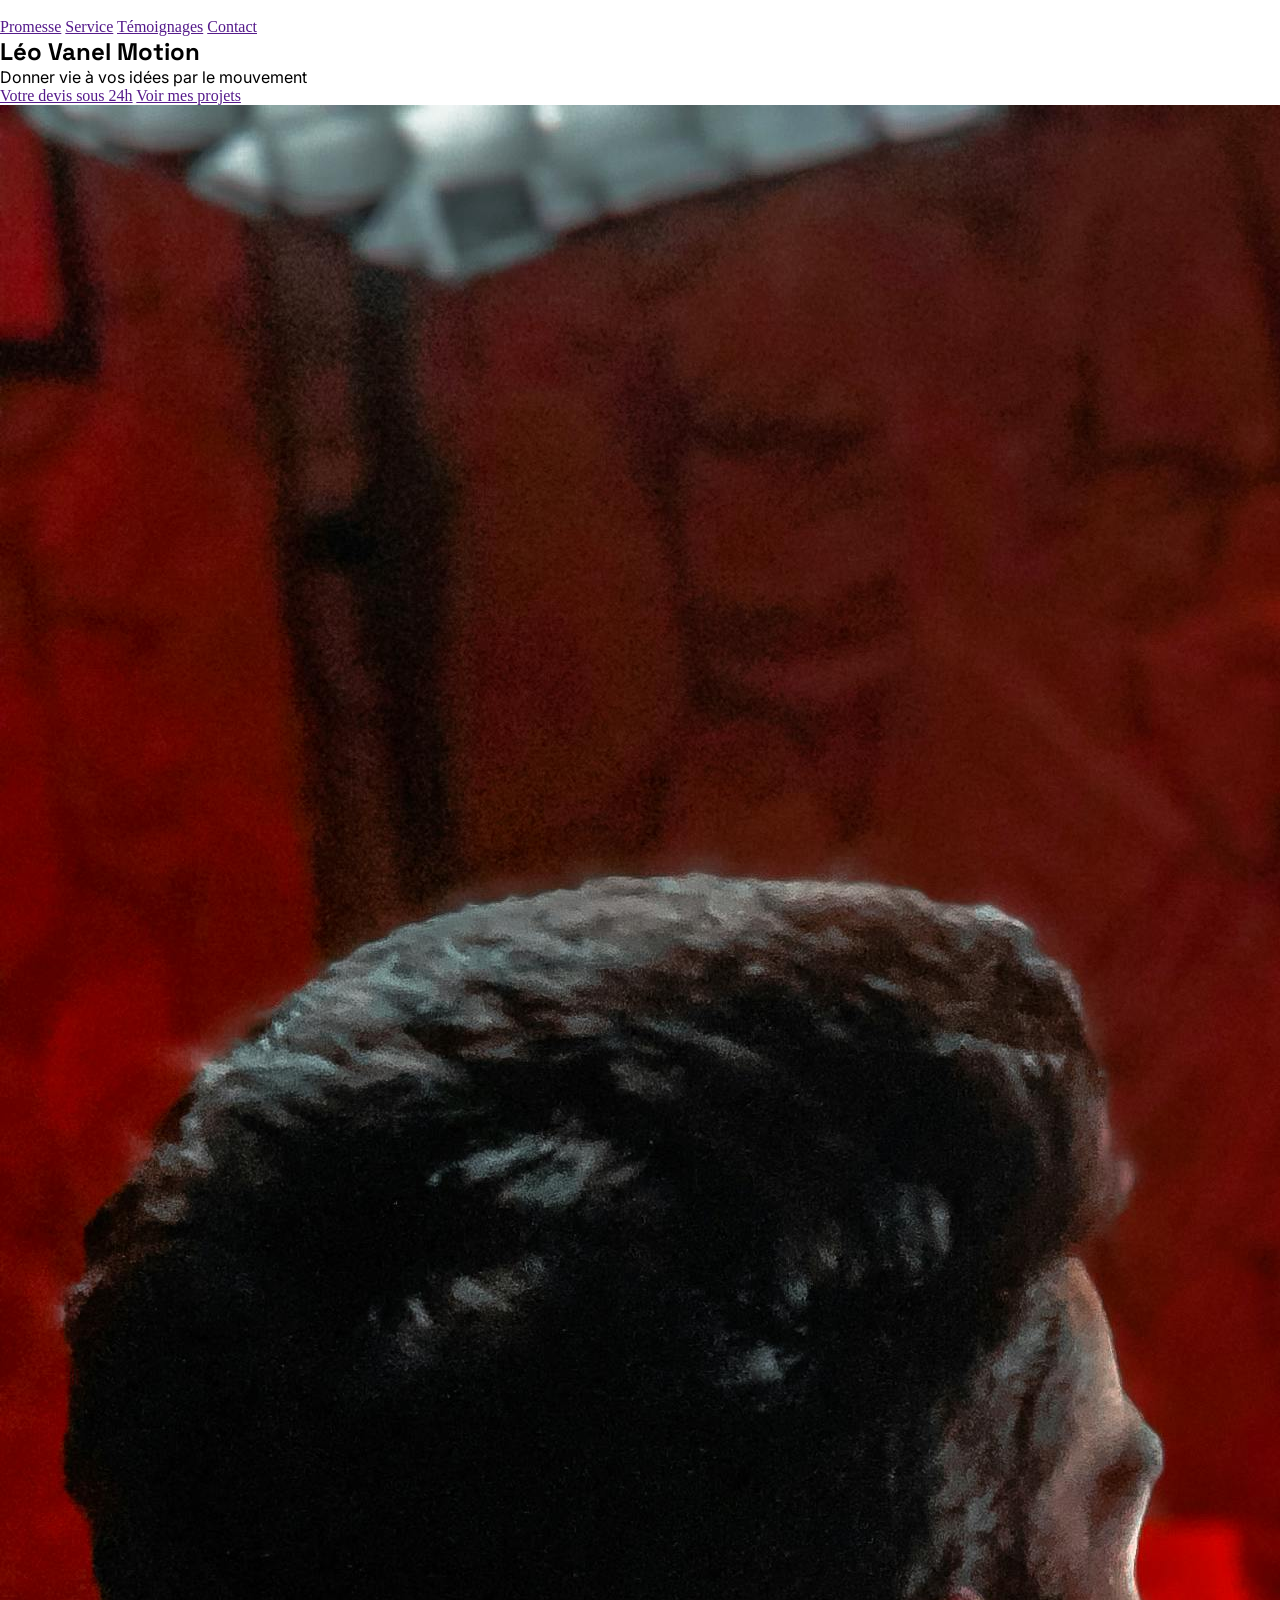
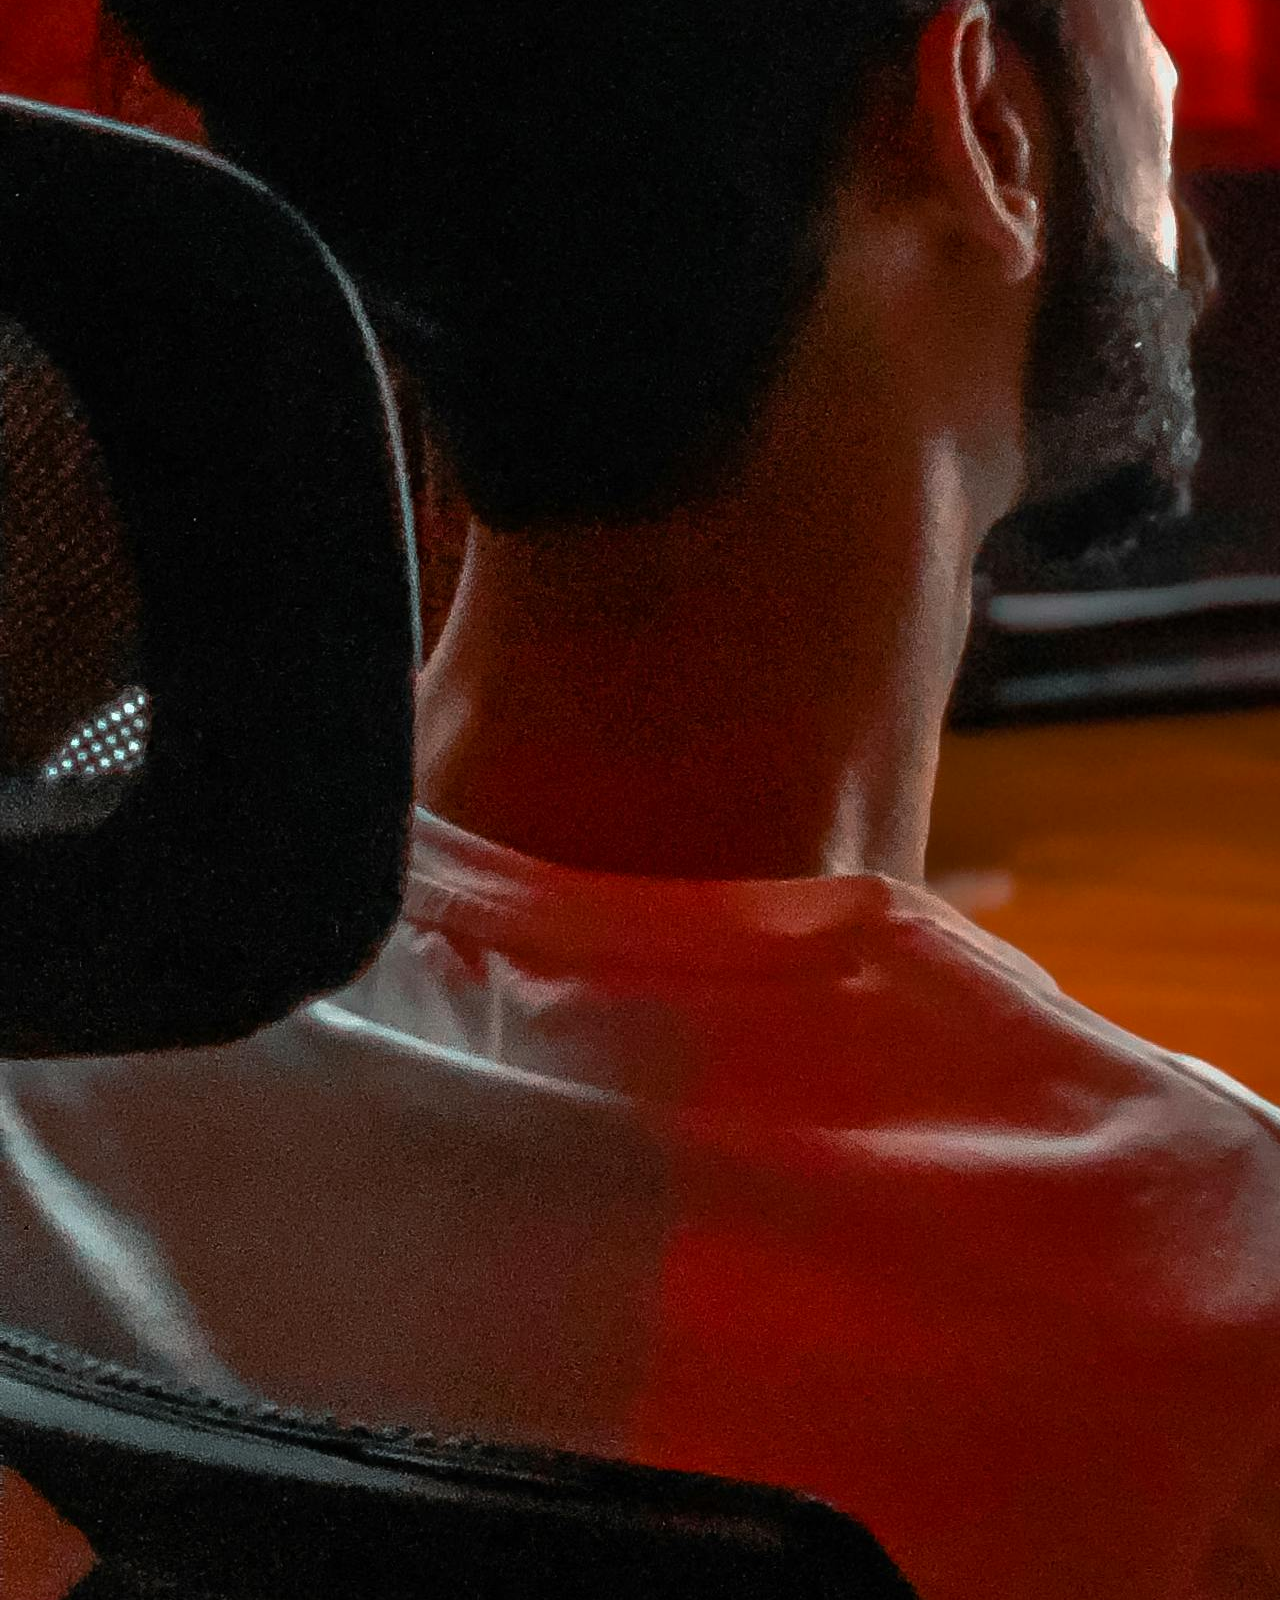
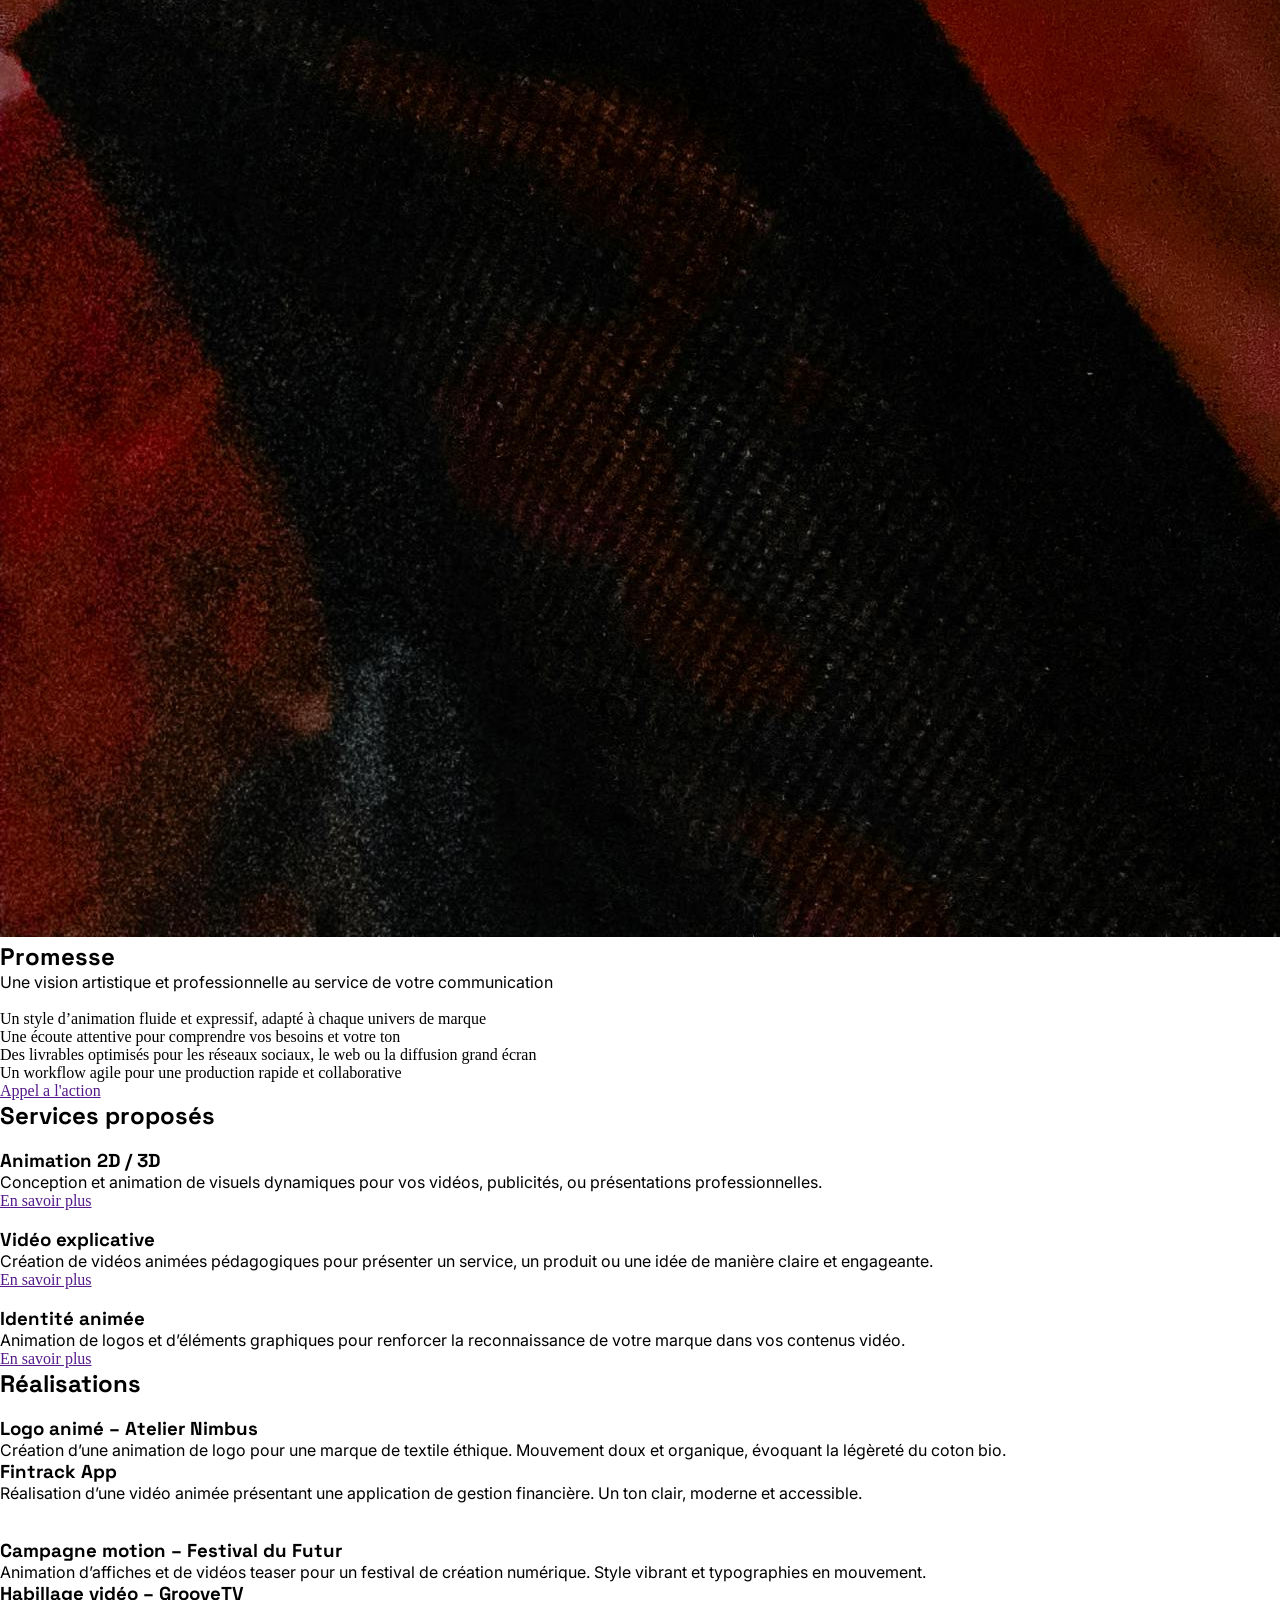
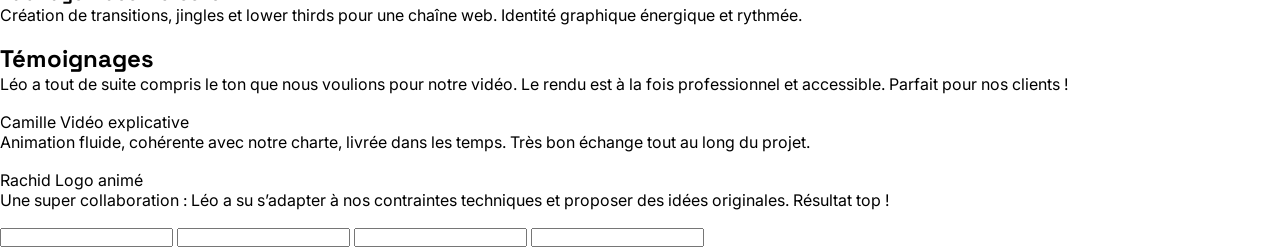
==== index.html @ 781c69f8 "structure html" ====
<!DOCTYPE html>
<html lang="en">
<head>
    <meta charset="UTF-8">
    <meta name="viewport" content="width=device-width, initial-scale=1.0">
    <title>Document</title>
    <link rel="stylesheet" href="style.css">
</head>
<body>

    <!-- en-tête -->
     <header>
        <img src="asset/motion-designer/logo.png" alt="">

        <nav>
            <a href="">Promesse</a>
            <a href="">Service</a>
            <a href="">Témoignages</a>
            <a href=""></a>
            <a href="">Contact</a>
        </nav>
        
     </header>

     <!-- corp du site -->
      <main>
        
        <!-- section 1 -->
         <section>

            <!-- div Titre -->
            <div>
                <h1>Léo Vanel Motion</h1>
                <p>Donner vie à vos idées par le mouvement</p>
                <a href="">Votre devis sous 24h</a>
                <a href="">Voir mes projets</a>
            </div>

            <!-- div image -->
            <div>
                <img src="asset/motion-designer/imageTitre.jpg" alt="">
            </div>

         </section>

         <!-- section 2 -->
          <section>
            <h2>Promesse</h2>
            <p>Une vision artistique et professionnelle au service de votre communication</p>

            <div>
                <img src="asset/motion-designer/promesse.png" alt="">
                <img src="" alt="">
                <img src="asset/motion-designer/couverture.png" alt="">
            </div>

            <div>
                <ul>
                    <li>Un style d’animation fluide et expressif, adapté à chaque univers de marque</li>
                    <li>Une écoute attentive pour comprendre vos besoins et votre ton</li>
                    <li>Des livrables optimisés pour les réseaux sociaux, le web ou la diffusion grand écran</li>
                    <li>Un workflow agile pour une production rapide et collaborative</li>
                </ul>
                <a href="">Appel a l'action</a>
            </div>
          </section>

          <!-- section 3 -->
           <section>
            <h2>Services proposés</h2>

            <div>

                <!-- premier service -->
                <div>
                    <img src="asset/motion-designer/services/animation.png" alt="">
                    <h3>Animation 2D / 3D</h3>
                    <p>Conception et animation de visuels dynamiques pour vos vidéos, publicités, ou présentations professionnelles.</p>
                    <a href="">En savoir plus</a>
                </div>

                <!-- deuxiéme service -->
                <div>
                    <img src="asset/motion-designer/services/video-explicative.png" alt="">
                    <h3>Vidéo explicative</h3>
                    <p>Création de vidéos animées pédagogiques pour présenter un service, un produit ou une idée de manière claire et engageante.</p>
                    <a href="">En savoir plus</a>
                </div>

                <!-- troisiéme service -->
                <div>
                    <img src="asset/motion-designer/services/identite-animee.png" alt="">
                    <h3>Identité animée</h3>
                    <p>Animation de logos et d’éléments graphiques pour renforcer la reconnaissance de votre marque dans vos contenus vidéo.</p>
                    <a href="">En savoir plus</a>
                </div>

            </div>
           </section>

           <!-- section 4 -->
            <section>
                <h2>Réalisations</h2>

                <!-- premiére div -->
                <div>
                    
                    <div>
                        <img src="asset/motion-designer/projets/atelier-nimbus.png" alt="">
                    </div>

                    <div>
                        <h3>Logo animé – Atelier Nimbus</h3>
                        <p>Création d’une animation de logo pour une marque de textile éthique. Mouvement doux et organique, évoquant la légèreté du coton bio.</p>
                    </div>

                </div>

                <!-- deuxiéme div -->
                <div>

                    <div>
                        <h3>Fintrack App</h3>
                        <p>Réalisation d’une vidéo animée présentant une application de gestion financière. Un ton clair, moderne et accessible.</p>
                    </div>

                    <div><img src="asset/motion-designer/projets/fintrack.png" alt="">
                    </div>

                </div>

                <!-- troisiéme div -->
                <div>
                    
                    <div>
                        <img src="asset/motion-designer/projets/festival-futur.png" alt="">
                    </div>

                    <div>
                        <h3>Campagne motion – Festival du Futur</h3>
                        <p>Animation d’affiches et de vidéos teaser pour un festival de création numérique. Style vibrant et typographies en mouvement.</p>
                    </div>

                </div>

                <!-- quatriéme div -->
                 <div>

                    <div>
                        <h3>Habillage vidéo – GrooveTV</h3>
                        <p>Création de transitions, jingles et lower thirds pour une chaîne web. Identité graphique énergique et rythmée.</p>
                    </div>

                    <div><img src="asset/motion-designer/projets/groove-tv.png" alt="">
                    </div>

                </div>

            </section>

            <!-- section 5 -->
            <section>
                <h2>Témoignages</h2>
                <div>
                <a href=""></a>

                <div>
                    <p>Léo a tout de suite compris le ton que nous voulions pour notre vidéo. Le rendu est à la fois professionnel et accessible. Parfait pour nos clients !</p>
                    <div>
                    <img src="" alt="">
                    <p>Camille Vidéo explicative</p>
                </div>

                </div>
                
                <div>
                    <p>Animation fluide, cohérente avec notre charte, livrée dans les temps. Très bon échange tout au long du projet.</p>
                    <div>
                        <img src="" alt="">
                        <p>Rachid Logo animé</p>
                    </div>

                </div>

                </div>

                <div>
                <div>
                    <p>Une super collaboration : Léo a su s’adapter à nos contraintes techniques et proposer des idées originales. Résultat top !</p>
                    <div>
                        <img src="" alt="">
                        <p></p>
                    </div>

                </div>

                <a href=""></a>
            </div>

            </section>

      </main>
    
      <!-- bas de la page -->
       <footer>
        <div>
            <h2></h2>
            <p></p>
            <a href=""></a>
            <a href=""></a>
            <a href=""></a>
            <a href=""></a>
            <a href=""></a>
        </div>

        <div>
            <input type="text">
            <input type="text">
            <input type="text">
            <input type="text">
            <a href=""></a>
        </div>

       </footer>

</body>
</html>
---- style.css ----
@import url('https://fonts.googleapis.com/css2?family=Inter:ital,opsz,wght@0,14..32,100..900;1,14..32,100..900&family=Space+Grotesk:wght@300..700&display=swap');
*{
    margin: 0;
    padding: 0;
    box-sizing: border-box;
}

/*TEXTE*/

.decoration-none{
    text-decoration: none;/*retirer la ligne sous le texte*/
}

.liste-type-none{
    list-style-type:none;/*retirer la puces des listes*/
}

.bold{
    font-weight: 800;/*mettre en gras*/
}

.text-center{
    text-align: center;/*centrer le texte*/
}

.uppercase{
    text-transform: uppercase;/*mettre en majuscule*/
}

p{
    font-family: "Inter", sans-serif;
}

h1{
    font-family: "Space Grotesk", sans-serif;
}

h2{
    font-family: "Space Grotesk", sans-serif;
}

h3{
    font-family: "Space Grotesk", sans-serif;
}


/*-------------------------------
LARGEURS
---------------------------------*/

.w-100{
    width: 100%;
}

.w-50{
    width: 50%;
}

.w-48{
    width: 48%;
}

.w-30{
    width: 30%;
}

.w-25{
    width: 25%;
}

.w-20{
    width: 20%;
}

/*----------------------------
FLEX BOX
------------------------------*/

.flex{
    display: flex;
    flex-wrap: wrap;
}

.space-between{
    justify-content: space-between;
}

.align-center{
    align-items: center;
}

.justify-center{
    justify-content: center;
}

.gap-8{
    gap: 8px;
}

.gap-16{
    gap: 16px;
}

.gap-32{
    gap: 32px;
}


/*------------------------------
MARGING & PADDING
-------------------------------*/

.mt-16{
    margin-top: 16px;
}

.mb-16{
    margin-bottom: 16px;
}

.mt-32{
    margin-top: 32px;
}

.mb-32{
    margin-bottom: 32px;
}

.mt-128{
    margin-top: 128px;
}

.pt-16{
    padding-top: 16px;
}

.pb-16{
    padding-bottom: 16px;
}

.pt-128{
    padding-top: 128px;
}

/*CONTAINER*/

.container-1000{
    max-width: 1000px;
    width: 100%;
    margin-left: auto;
    margin-right: auto;
}
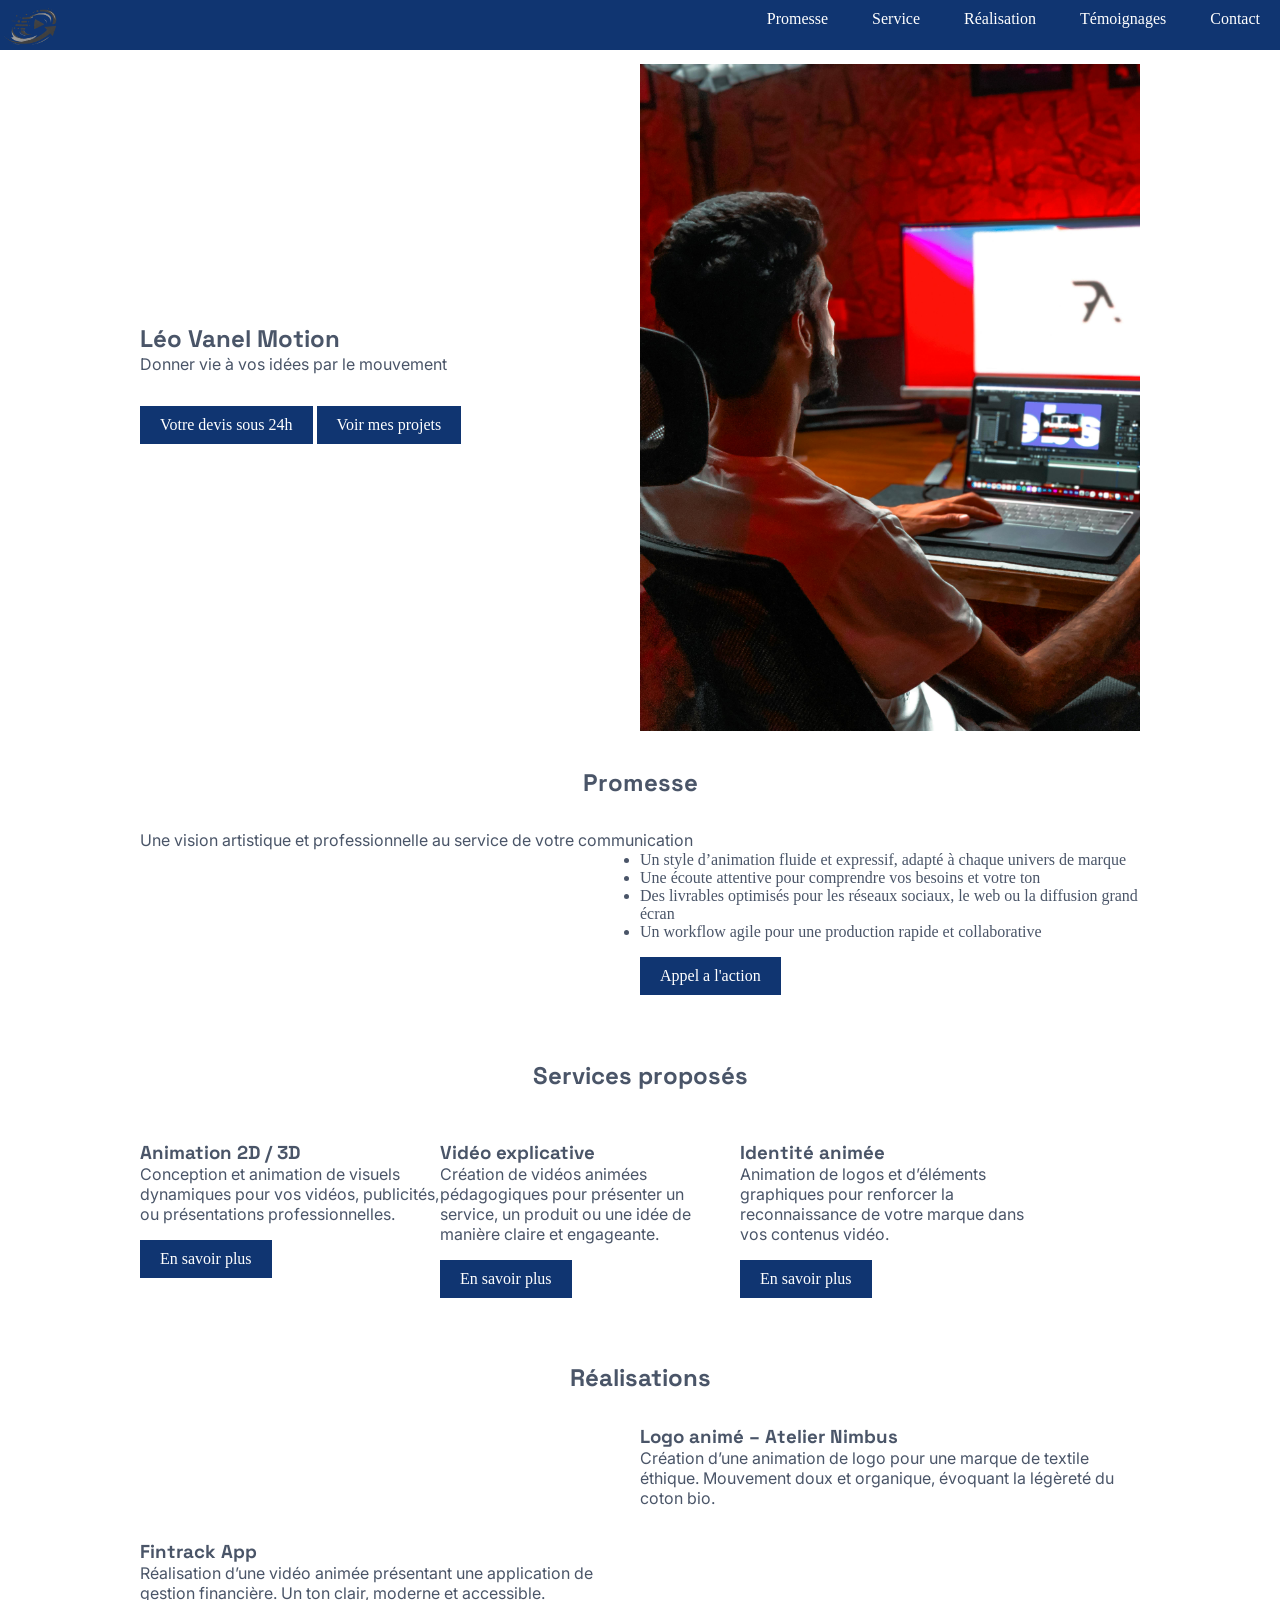
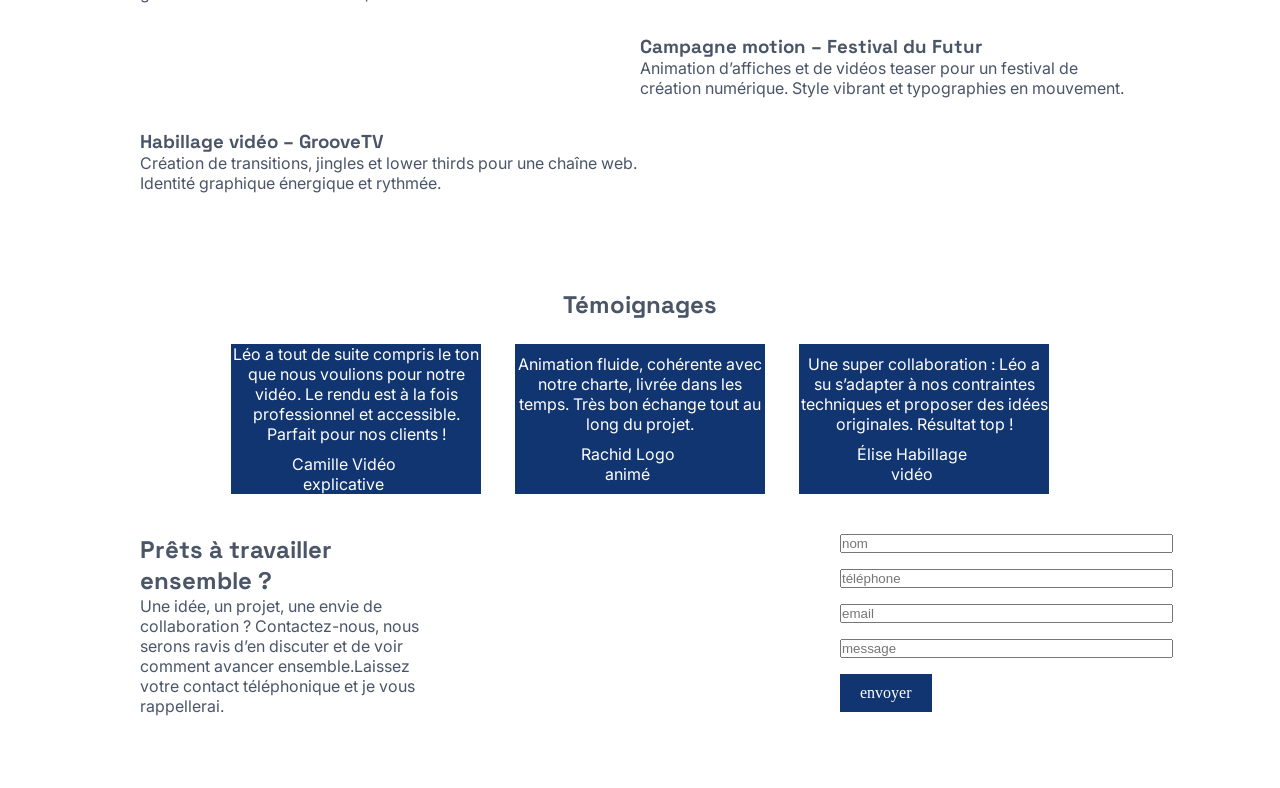
==== commit 6f836f93: "continuation html et css" ====
--- a/index.html
+++ b/index.html
@@ -4,20 +4,22 @@
     <meta charset="UTF-8">
     <meta name="viewport" content="width=device-width, initial-scale=1.0">
     <title>Document</title>
+    <link rel="stylesheet" type="text/css" href="https://cdn.jsdelivr.net/npm/@phosphor-icons/web@2.1.1/src/regular/style.css"
+    />
     <link rel="stylesheet" href="style.css">
 </head>
 <body>
 
     <!-- en-tête -->
-     <header>
-        <img src="asset/motion-designer/logo.png" alt="">
+     <header class="flex bg-bleu space-between">
+        <img src="asset/motion-designer/logo-transparent.png" alt="" class="w-5">
 
         <nav>
-            <a href="">Promesse</a>
-            <a href="">Service</a>
-            <a href="">Témoignages</a>
-            <a href=""></a>
-            <a href="">Contact</a>
+            <a href="#promesse" class="blanc">Promesse</a>
+            <a href="#service" class="blanc">Service</a>
+            <a href="#projet" class="blanc">Réalisation</a>
+            <a href="#temoignage" class="blanc">Témoignages</a>
+            <a href="#contact" class="btn">Contact</a>
         </nav>
         
      </header>
@@ -26,90 +28,90 @@
       <main>
         
         <!-- section 1 -->
-         <section>
+         <section class="container-1000 flex align-center pb-32 pt-32">
 
             <!-- div Titre -->
-            <div>
+            <div class="w-50">
                 <h1>Léo Vanel Motion</h1>
-                <p>Donner vie à vos idées par le mouvement</p>
-                <a href="">Votre devis sous 24h</a>
-                <a href="">Voir mes projets</a>
+                <p class="pb-32">Donner vie à vos idées par le mouvement</p>
+                <a href="" class="btn">Votre devis sous 24h</a>
+                <a href="#projet" class="btn">Voir mes projets</a>
             </div>
 
             <!-- div image -->
-            <div>
-                <img src="asset/motion-designer/imageTitre.jpg" alt="">
+            <div class="w-50">
+                <img src="asset/motion-designer/imageTitre.jpg" alt="" class="w-100 pt-32">
             </div>
 
          </section>
 
          <!-- section 2 -->
-          <section>
-            <h2>Promesse</h2>
-            <p>Une vision artistique et professionnelle au service de votre communication</p>
-
-            <div>
-                <img src="asset/motion-designer/promesse.png" alt="">
+          <section class="container-1000 flex align-center pb-32" id="promesse">
+            <h2 class="w-100 txt-center pb-32">Promesse</h2>
+            <p class="txt-center">Une vision artistique et professionnelle au service de votre communication</p>
+
+            <div class="w-50 pb-128">
+                <img src="asset/motion-designer/promesse.png" alt="" class="w-48">
                 <img src="" alt="">
-                <img src="asset/motion-designer/couverture.png" alt="">
-            </div>
-
-            <div>
-                <ul>
+                <img src="asset/motion-designer/couverture.png" alt="" class="w-48">
+            </div>
+
+            <div class="w-50">
+                <ul class="pb-16">
                     <li>Un style d’animation fluide et expressif, adapté à chaque univers de marque</li>
                     <li>Une écoute attentive pour comprendre vos besoins et votre ton</li>
                     <li>Des livrables optimisés pour les réseaux sociaux, le web ou la diffusion grand écran</li>
                     <li>Un workflow agile pour une production rapide et collaborative</li>
                 </ul>
-                <a href="">Appel a l'action</a>
+                <a href="" class="btn">Appel a l'action</a>
             </div>
           </section>
 
           <!-- section 3 -->
-           <section>
-            <h2>Services proposés</h2>
-
-            <div>
+           <section class="container-1000 pb-32 align-center" id="service">
+            <h2 class="txt-center pt-32 pb-32">Services proposés</h2>
+
+            <div class="flex">
 
                 <!-- premier service -->
-                <div>
-                    <img src="asset/motion-designer/services/animation.png" alt="">
+                <div class="w-30">
+                    <img src="asset/motion-designer/services/animation.png" alt="" class="w-48">
                     <h3>Animation 2D / 3D</h3>
-                    <p>Conception et animation de visuels dynamiques pour vos vidéos, publicités, ou présentations professionnelles.</p>
-                    <a href="">En savoir plus</a>
+                    <p class="pb-16">Conception et animation de visuels dynamiques pour vos vidéos, publicités, ou présentations professionnelles.</p>
+                    <a href="" class="btn">En savoir plus</a>
                 </div>
 
                 <!-- deuxiéme service -->
-                <div>
-                    <img src="asset/motion-designer/services/video-explicative.png" alt="">
+                <div class="w-30">
+                    <img src="asset/motion-designer/services/video-explicative.png" alt="" class="w-48">
                     <h3>Vidéo explicative</h3>
-                    <p>Création de vidéos animées pédagogiques pour présenter un service, un produit ou une idée de manière claire et engageante.</p>
-                    <a href="">En savoir plus</a>
+                    <p class="pb-16">Création de vidéos animées pédagogiques pour présenter un service, un produit ou une idée de manière claire et engageante.</p>
+                    <a href="" class="btn">En savoir plus</a>
                 </div>
 
                 <!-- troisiéme service -->
-                <div>
-                    <img src="asset/motion-designer/services/identite-animee.png" alt="">
+                <div class="w-30">
+                    <img src="asset/motion-designer/services/identite-animee.png" alt="" class="w-48">
                     <h3>Identité animée</h3>
-                    <p>Animation de logos et d’éléments graphiques pour renforcer la reconnaissance de votre marque dans vos contenus vidéo.</p>
-                    <a href="">En savoir plus</a>
+                    <p class="pb-16">Animation de logos et d’éléments graphiques pour renforcer la reconnaissance de votre marque dans vos contenus vidéo.</p>
+                    <a href="" class="btn">En savoir plus</a>
                 </div>
 
             </div>
            </section>
 
            <!-- section 4 -->
-            <section>
-                <h2>Réalisations</h2>
+            <section class="container-1000 pb-32 pt-32" id="projet">
+                <h2 class="txt-center pb-32">Réalisations</h2>
 
                 <!-- premiére div -->
-                <div>
-                    
-                    <div>
-                        <img src="asset/motion-designer/projets/atelier-nimbus.png" alt="">
-                    </div>
-
-                    <div>
+                <div class="w-100 flex align-center pb-32">
+                    
+                    <div class="w-50">
+                        <img src="asset/motion-designer/projets/atelier-nimbus.png" alt="" class="w-48">
+                    </div>
+
+                    <div class="w-50">
                         <h3>Logo animé – Atelier Nimbus</h3>
                         <p>Création d’une animation de logo pour une marque de textile éthique. Mouvement doux et organique, évoquant la légèreté du coton bio.</p>
                     </div>
@@ -117,26 +119,27 @@
                 </div>
 
                 <!-- deuxiéme div -->
-                <div>
-
-                    <div>
+                <div class="w-100 flex align-center pb-32">
+
+                    <div class="w-50">
                         <h3>Fintrack App</h3>
                         <p>Réalisation d’une vidéo animée présentant une application de gestion financière. Un ton clair, moderne et accessible.</p>
                     </div>
 
-                    <div><img src="asset/motion-designer/projets/fintrack.png" alt="">
+                    <div class="w-50">
+                        <img src="asset/motion-designer/projets/fintrack.png" alt="" class="w-48">
                     </div>
 
                 </div>
 
                 <!-- troisiéme div -->
-                <div>
-                    
-                    <div>
-                        <img src="asset/motion-designer/projets/festival-futur.png" alt="">
-                    </div>
-
-                    <div>
+                <div class="w-100 flex align-center pb-32">
+                    
+                    <div class="w-50">
+                        <img src="asset/motion-designer/projets/festival-futur.png" alt="" class="w-48">
+                    </div>
+
+                    <div class="w-50">
                         <h3>Campagne motion – Festival du Futur</h3>
                         <p>Animation d’affiches et de vidéos teaser pour un festival de création numérique. Style vibrant et typographies en mouvement.</p>
                     </div>
@@ -144,14 +147,15 @@
                 </div>
 
                 <!-- quatriéme div -->
-                 <div>
-
-                    <div>
+                 <div class="w-100 flex align-center pb-32">
+
+                    <div class="w-50">
                         <h3>Habillage vidéo – GrooveTV</h3>
                         <p>Création de transitions, jingles et lower thirds pour une chaîne web. Identité graphique énergique et rythmée.</p>
                     </div>
 
-                    <div><img src="asset/motion-designer/projets/groove-tv.png" alt="">
+                    <div class="w-50">
+                        <img src="asset/motion-designer/projets/groove-tv.png" alt="" class="w-48">
                     </div>
 
                 </div>
@@ -159,66 +163,82 @@
             </section>
 
             <!-- section 5 -->
-            <section>
-                <h2>Témoignages</h2>
-                <div>
-                <a href=""></a>
-
-                <div>
-                    <p>Léo a tout de suite compris le ton que nous voulions pour notre vidéo. Le rendu est à la fois professionnel et accessible. Parfait pour nos clients !</p>
-                    <div>
-                    <img src="" alt="">
-                    <p>Camille Vidéo explicative</p>
-                </div>
-
-                </div>
-                
-                <div>
-                    <p>Animation fluide, cohérente avec notre charte, livrée dans les temps. Très bon échange tout au long du projet.</p>
-                    <div>
-                        <img src="" alt="">
-                        <p>Rachid Logo animé</p>
-                    </div>
-
-                </div>
-
-                </div>
-
-                <div>
-                <div>
-                    <p>Une super collaboration : Léo a su s’adapter à nos contraintes techniques et proposer des idées originales. Résultat top !</p>
-                    <div>
-                        <img src="" alt="">
-                        <p></p>
-                    </div>
-
-                </div>
-
-                <a href=""></a>
-            </div>
-
+            <section class="pb-32 pt-32 txt-center flex" id="temoignage">
+                <h2 class="pb-16 w-100">Témoignages</h2>
+                
+                
+            <div class="flex align-center m-8 container-1000 space-around">
+                <!-- premier client -->
+                 <a href="" class="font-fleche"><i class="ph ph-arrow-circle-left"></i></a>
+                <div class="w-25 bg-bleu">
+                    <p class="blanc">Léo a tout de suite compris le ton que nous voulions pour notre vidéo. Le rendu est à la fois professionnel et accessible. Parfait pour nos clients !</p>
+                    <div class="flex pt-10 align-center">
+                    <img src="asset/motion-designer/client-1.png" alt="" class="w-20">
+                    <p class="blanc w-50">Camille Vidéo explicative</p>
+                </div>
+
+                </div>
+                
+                <!-- deuxiéme client -->
+                <div class="w-25 bg-bleu pt-10 pb-10">
+                    <p class="blanc">Animation fluide, cohérente avec notre charte, livrée dans les temps. Très bon échange tout au long du projet.</p>
+                    <div class="flex pt-10 align-center">
+                        <img src="asset/motion-designer/client-2.png" alt="" class="w-20">
+                        <p class="blanc w-50">Rachid Logo animé</p>
+                    </div>
+
+                </div>
+
+            
+                <!-- troisiéme client -->
+                <div class="w-25 bg-bleu pt-10 pb-10">
+                    <p class="blanc">Une super collaboration : Léo a su s’adapter à nos contraintes techniques et proposer des idées originales. Résultat top !</p>
+                    <div class="flex pt-10 align-center">
+                        <img src="asset/motion-designer/client-3.png" alt="" class="w-20">
+                        <p class="blanc w-50">Élise  Habillage vidéo</p>
+                    
+                    </div>
+                    
+                </div>
+                
+            <a href="" class="font-fleche"><i class="ph ph-arrow-circle-right"></i></a>
+            </div>
+                
+                
             </section>
 
       </main>
     
       <!-- bas de la page -->
-       <footer>
-        <div>
-            <h2></h2>
-            <p></p>
-            <a href=""></a>
-            <a href=""></a>
-            <a href=""></a>
-            <a href=""></a>
-            <a href=""></a>
+       <footer class="flex space-between pb-32 container-1000" id="contact">
+        <div class="w-30">
+            <h2>Prêts à travailler ensemble ?</h2>
+            <p class="pb-16">Une idée, un projet, une envie de collaboration ? Contactez-nous, nous serons ravis d’en discuter et de voir comment avancer ensemble.Laissez votre contact téléphonique et je vous rappellerai.</p>
+            <a href=""><i class="ph ph-discord-logo"></i></a>
+            <a href=""><i class="ph ph-facebook-logo"></i></a>
+            <a href=""><i class="ph ph-facebook-logo"></i></a>
+            <a href=""><i class="ph ph-instagram-logo"></i></a>
+            <a href=""><i class="ph ph-behance-logo"></i></a>
         </div>
 
-        <div>
-            <input type="text">
-            <input type="text">
-            <input type="text">
-            <input type="text">
-            <a href=""></a>
+        <div class="w-30">
+            <div class="w-100 pb-16">
+            <input type="text" id="name" name="name" required minlength="4" maxlength="15" size="40"placeholder="nom"/>
+           </div>
+
+           <div class="w-100 pb-16">
+            <input  type="tel" id="phone" name="phone" pattern="[0-9]{3}-[0-9]{3}-[0-9]{4}" required size="40" placeholder="téléphone" />
+            </div>
+
+            <div class="w-100 pb-16">
+            <input type="email" id="email" pattern=".+@exemple\.com" size="40" required placeholder="email" />
+            </div>
+
+            <div class="w-100 pb-16">
+            <input type="text" id="name" name="name" required minlength="4" maxlength="8" size="40" placeholder="message" />
+            </div>
+
+            <a href="" class="btn"> envoyer</a>
         </div>
 
        </footer>
--- a/style.css
+++ b/style.css
@@ -19,10 +19,6 @@
     font-weight: 800;/*mettre en gras*/
 }
 
-.text-center{
-    text-align: center;/*centrer le texte*/
-}
-
 .uppercase{
     text-transform: uppercase;/*mettre en majuscule*/
 }
@@ -43,6 +39,17 @@
     font-family: "Space Grotesk", sans-serif;
 }
 
+.blanc{
+    color: white;
+}
+
+.txt-center{
+    text-align: center;/*centrer le texte*/
+}
+
+*{
+    color: #4A5568;
+}
 
 /*-------------------------------
 LARGEURS
@@ -72,6 +79,10 @@
     width: 20%;
 }
 
+.w-5{
+    width: 5%;
+}
+
 /*----------------------------
 FLEX BOX
 ------------------------------*/
@@ -85,6 +96,10 @@
     justify-content: space-between;
 }
 
+.space-around{
+    justify-content: space-around;
+}
+
 .align-center{
     align-items: center;
 }
@@ -110,6 +125,10 @@
 MARGING & PADDING
 -------------------------------*/
 
+.m-8{
+    margin: 8px;
+}
+
 .mt-16{
     margin-top: 16px;
 }
@@ -130,6 +149,14 @@
     margin-top: 128px;
 }
 
+.pt-10{
+    padding-top: 10px;
+}
+
+.pb-10{
+    padding-bottom: 10px;
+}
+
 .pt-16{
     padding-top: 16px;
 }
@@ -138,8 +165,20 @@
     padding-bottom: 16px;
 }
 
+.pt-32{
+    padding-top: 32px;
+}
+
+.pb-32{
+    padding-bottom: 32px;
+}
+
 .pt-128{
     padding-top: 128px;
+}
+
+.pb-128{
+    padding-bottom: 128px;
 }
 
 /*CONTAINER*/
@@ -149,4 +188,39 @@
     width: 100%;
     margin-left: auto;
     margin-right: auto;
+}
+
+/*POSITION*/
+
+header{
+    position: fixed;
+    top: 0;
+    left: 0;
+    width:100%;
+    height: 50px;
+}
+
+/*FOND*/
+
+.bg-bleu{
+    background-color: #103571;
+}
+
+
+/*BOUTON*/
+
+.btn{
+    background-color: #103571;
+    color: white;
+
+}
+
+a{
+    padding: 10px 20px;
+      display: inline-block;
+    text-decoration: none;
+}
+
+.font-fleche{
+    font-size: 30px;
 }
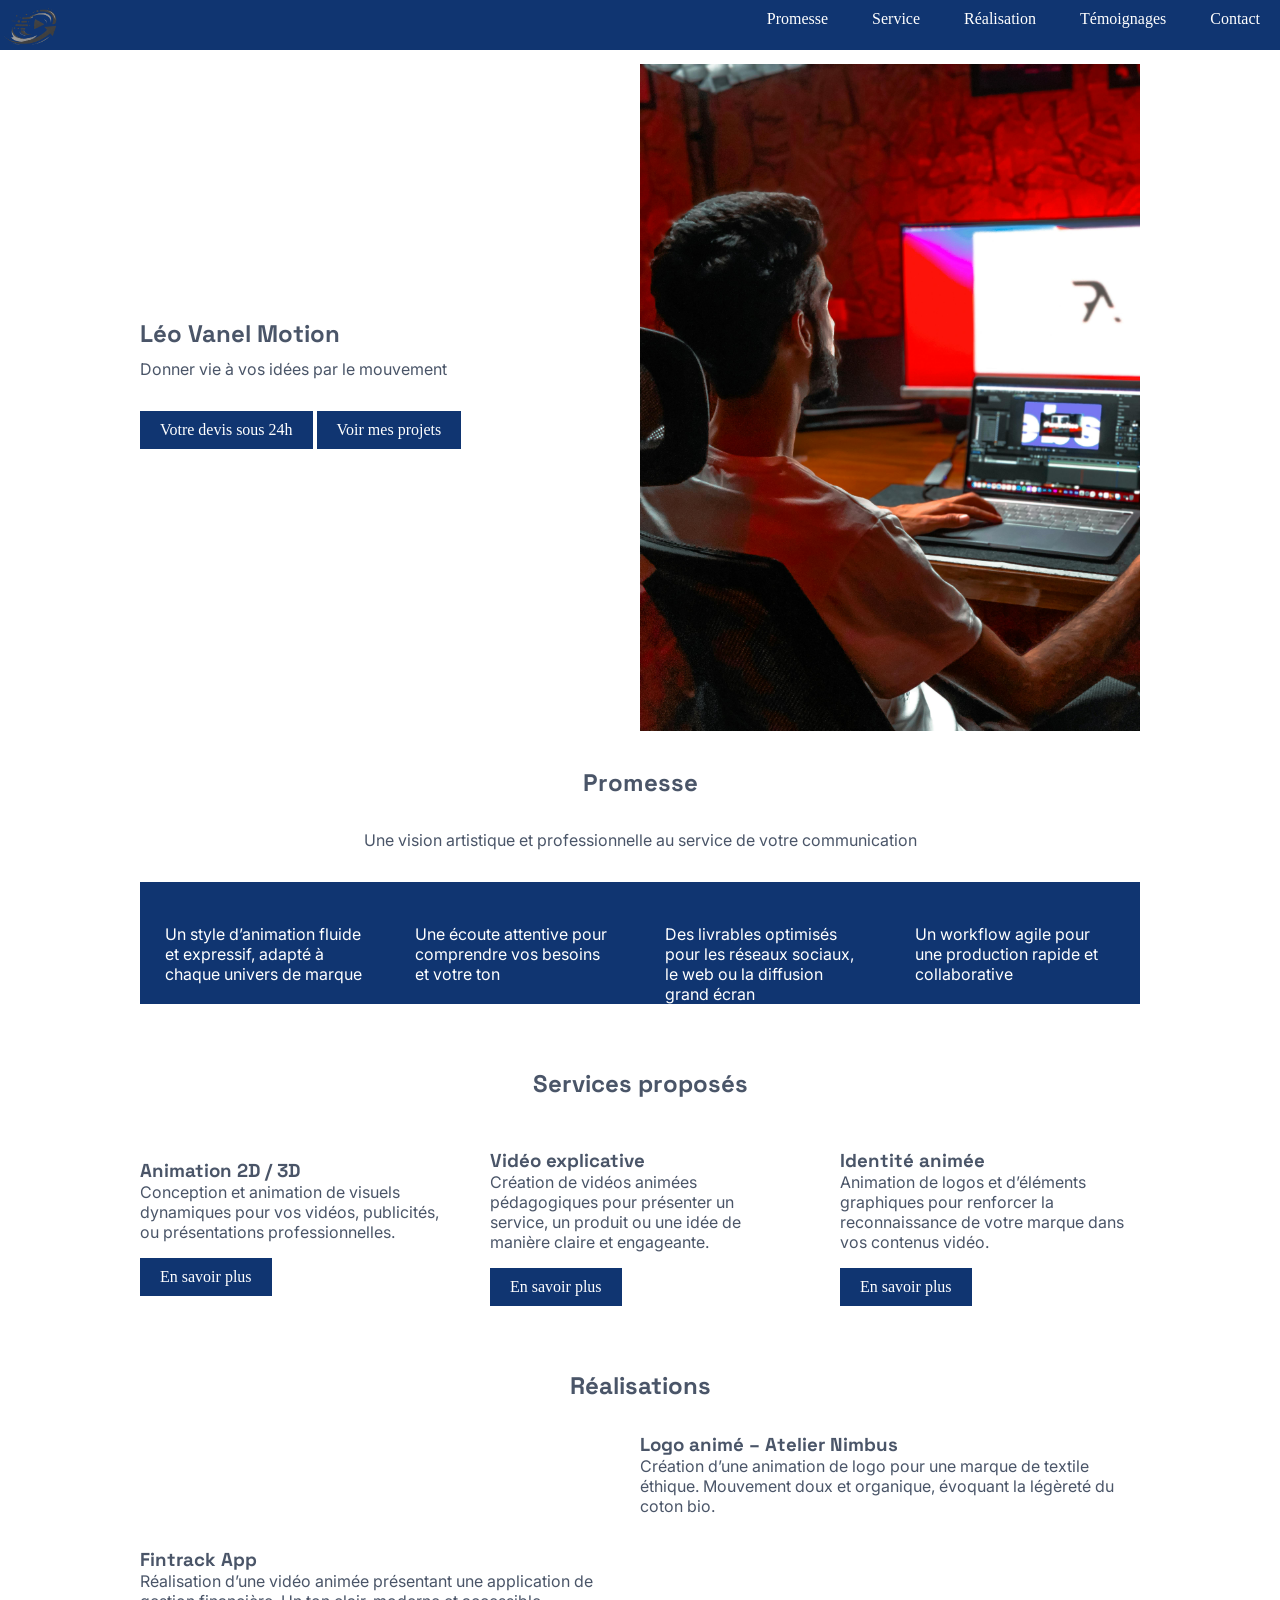
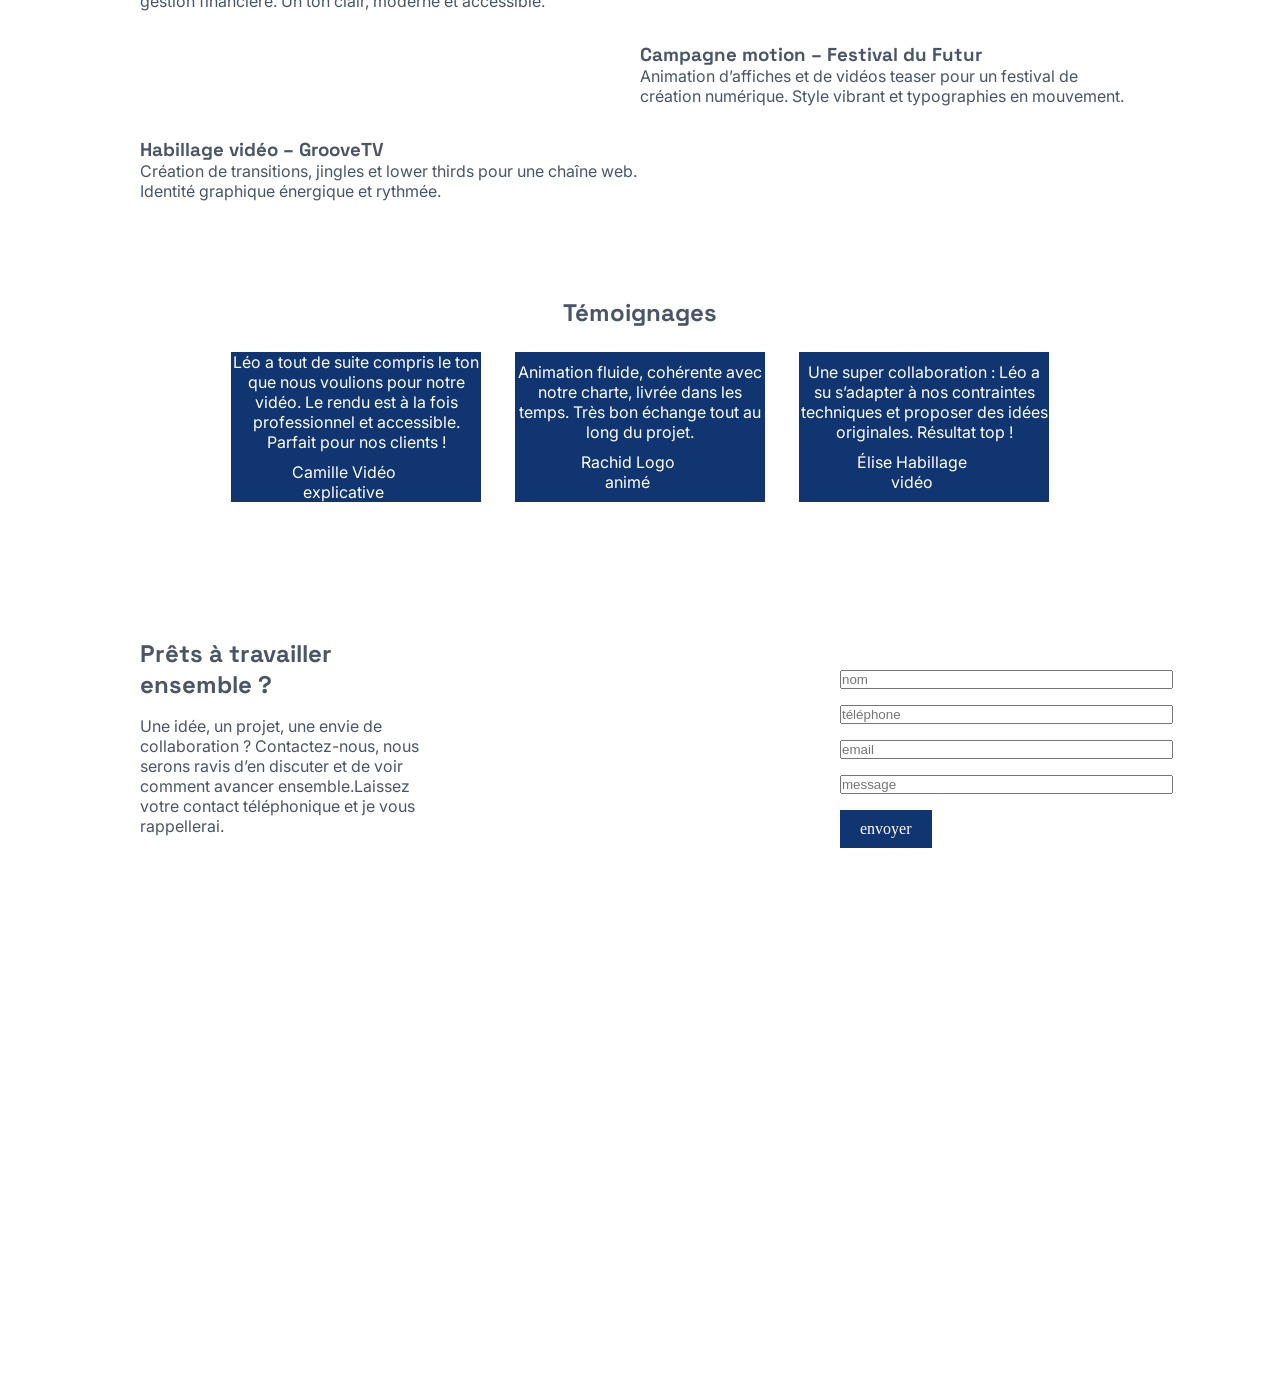
==== commit 4c60da00: "MAJ html et css" ====
--- a/index.html
+++ b/index.html
@@ -15,10 +15,10 @@
         <img src="asset/motion-designer/logo-transparent.png" alt="" class="w-5">
 
         <nav>
-            <a href="#promesse" class="blanc">Promesse</a>
-            <a href="#service" class="blanc">Service</a>
-            <a href="#projet" class="blanc">Réalisation</a>
-            <a href="#temoignage" class="blanc">Témoignages</a>
+            <a href="#promesse" class="btn">Promesse</a>
+            <a href="#service" class="btn">Service</a>
+            <a href="#projet" class="btn">Réalisation</a>
+            <a href="#temoignage" class="btn">Témoignages</a>
             <a href="#contact" class="btn">Contact</a>
         </nav>
         
@@ -32,7 +32,7 @@
 
             <!-- div Titre -->
             <div class="w-50">
-                <h1>Léo Vanel Motion</h1>
+                <h1 class="pb-10">Léo Vanel Motion</h1>
                 <p class="pb-32">Donner vie à vos idées par le mouvement</p>
                 <a href="" class="btn">Votre devis sous 24h</a>
                 <a href="#projet" class="btn">Voir mes projets</a>
@@ -46,32 +46,63 @@
          </section>
 
          <!-- section 2 -->
-          <section class="container-1000 flex align-center pb-32" id="promesse">
+          <section class=" container-1000 pb-32" id="promesse">
             <h2 class="w-100 txt-center pb-32">Promesse</h2>
-            <p class="txt-center">Une vision artistique et professionnelle au service de votre communication</p>
-
-            <div class="w-50 pb-128">
-                <img src="asset/motion-designer/promesse.png" alt="" class="w-48">
+            <p class="txt-center pb-32">Une vision artistique et professionnelle au service de votre communication</p>
+
+            <!-- div qui englobe les 4 petite div -->
+            <div class="flex bg-bleu space-around">
+
+                <!-- div pour l'animation -->
+            <div class="pt-32 flex flex-column w-20 pt-16 pb-16">
+                <i class="ph ph-video pb-10 txt-center blanc taille-i"></i>
+                <p class="blanc">Un style d’animation fluide et expressif, adapté à chaque univers de marque</p>
+
+            </div>
+
+            <!-- div pour l'écoute -->
+            <div class="pt-32 flex flex-column w-20 pt-16 pb-16">
+                <i class="ph ph-ear pb-10 txt-center blanc taille-i"></i>
+                <p class="blanc">Une écoute attentive pour comprendre vos besoins et votre ton</p>
+            </div>
+
+            <!-- div pour quel produit -->
+            <div class="pt-32 flex flex-column w-20">
+                <i class="ph ph-projector-screen pb-10 txt-center blanc taille-i"></i>
+                <p class="blanc">Des livrables optimisés pour les réseaux sociaux, le web ou la diffusion grand écran</p>
+            </div>
+
+            <!-- div pour la production -->
+             <div class="pt-32 flex flex-column w-20 pt-16 pb-16">
+                <i class="ph ph-network pb-10 txt-center blanc taille-i"></i>
+                <p class="blanc">Un workflow agile pour une production rapide et collaborative</p>
+
+            </div>
+        </div>
+
+           <!-- <div class="w-48 pb-128 flex flex-column">
+                <img src="asset/motion-designer/promesse.png" alt="" class="w-48 relative">
                 <img src="" alt="">
-                <img src="asset/motion-designer/couverture.png" alt="" class="w-48">
+                <img src="asset/motion-designer/couverture.png" alt="" class="absolute-couverture">
+                <img src="asset/motion-designer/services/animation.png" alt="" class="w-48">
             </div>
 
             <div class="w-50">
                 <ul class="pb-16">
-                    <li>Un style d’animation fluide et expressif, adapté à chaque univers de marque</li>
-                    <li>Une écoute attentive pour comprendre vos besoins et votre ton</li>
-                    <li>Des livrables optimisés pour les réseaux sociaux, le web ou la diffusion grand écran</li>
-                    <li>Un workflow agile pour une production rapide et collaborative</li>
+                    <li class="pb-16">Un style d’animation fluide et expressif, adapté à chaque univers de marque</li>
+                    <li class="pb-16">Une écoute attentive pour comprendre vos besoins et votre ton</li>
+                    <li class="pb-16">Des livrables optimisés pour les réseaux sociaux, le web ou la diffusion grand écran</li>
+                    <li class="pb-16">Un workflow agile pour une production rapide et collaborative</li>
                 </ul>
                 <a href="" class="btn">Appel a l'action</a>
-            </div>
+            </div>-->
           </section>
 
           <!-- section 3 -->
-           <section class="container-1000 pb-32 align-center" id="service">
+           <section class="container-1000 pb-32" id="service">
             <h2 class="txt-center pt-32 pb-32">Services proposés</h2>
 
-            <div class="flex">
+            <div class="flex space-between align-center">
 
                 <!-- premier service -->
                 <div class="w-30">
@@ -163,7 +194,7 @@
             </section>
 
             <!-- section 5 -->
-            <section class="pb-32 pt-32 txt-center flex" id="temoignage">
+            <section class="pb-128 pt-32 txt-center flex" id="temoignage">
                 <h2 class="pb-16 w-100">Témoignages</h2>
                 
                 
@@ -211,17 +242,17 @@
     
       <!-- bas de la page -->
        <footer class="flex space-between pb-32 container-1000" id="contact">
-        <div class="w-30">
-            <h2>Prêts à travailler ensemble ?</h2>
+        <div class="w-30 pb-16">
+            <h2 class="pb-16">Prêts à travailler ensemble ?</h2>
             <p class="pb-16">Une idée, un projet, une envie de collaboration ? Contactez-nous, nous serons ravis d’en discuter et de voir comment avancer ensemble.Laissez votre contact téléphonique et je vous rappellerai.</p>
-            <a href=""><i class="ph ph-discord-logo"></i></a>
-            <a href=""><i class="ph ph-facebook-logo"></i></a>
-            <a href=""><i class="ph ph-facebook-logo"></i></a>
-            <a href=""><i class="ph ph-instagram-logo"></i></a>
-            <a href=""><i class="ph ph-behance-logo"></i></a>
+            <a href="https://discord.com/" target="_blank"><i class="ph ph-discord-logo"></i></a>
+            <a href="https://www.facebook.com/" target="_blank"><i class="ph ph-facebook-logo"></i></a>
+            <a href="https://dribbble.com/" target="_blank"><i class="ph ph-dribbble-logo"></i></a>
+            <a href="https://www.instagram.com/" target="_blank"><i class="ph ph-instagram-logo"></i></a>
+            <a href="https://www.behance.net/" target="_blank"><i class="ph ph-behance-logo"></i></a>
         </div>
 
-        <div class="w-30">
+        <div class="w-30 pt-32">
             <div class="w-100 pb-16">
             <input type="text" id="name" name="name" required minlength="4" maxlength="15" size="40"placeholder="nom"/>
            </div>
@@ -240,7 +271,7 @@
 
             <a href="" class="btn"> envoyer</a>
         </div>
-
+        <iframe src="https://www.google.com/maps/embed?pb=!1m18!1m12!1m3!1d678.3196490071293!2d4.403625403085187!3d45.42696701328338!2m3!1f0!2f0!3f0!3m2!1i1024!2i768!4f13.1!3m3!1m2!1s0x47f5a945f6f413ed%3A0xefeac8f27e1c618c!2s51%20Cr%20Fauriel%2C%2042100%20Saint-%C3%89tienne!5e0!3m2!1sfr!2sfr!4v1776243077690!5m2!1sfr!2sfr" width="600" height="450" style="border:0;" allowfullscreen="" loading="lazy" referrerpolicy="no-referrer-when-downgrade" class="w-100"></iframe>
        </footer>
 
 </body>
--- a/style.css
+++ b/style.css
@@ -51,6 +51,9 @@
     color: #4A5568;
 }
 
+.taille-i{
+    font-size: 50px;
+}
 /*-------------------------------
 LARGEURS
 ---------------------------------*/
@@ -106,6 +109,10 @@
 
 .justify-center{
     justify-content: center;
+}
+
+.flex-column{
+    flex-direction: column;
 }
 
 .gap-8{
@@ -199,6 +206,20 @@
     width:100%;
     height: 50px;
 }
+.relative{
+    position: relative;
+    top: 0;
+    left: 0;
+    z-index: -1;
+}
+
+.absolute-couverture{
+    position: absolute;
+    top: 950px;
+    left: 350px;
+    width: 20%;
+    z-index: -1;
+}
 
 /*FOND*/
 
@@ -211,6 +232,7 @@
 
 .btn{
     background-color: #103571;
+    display: inline-block;
     color: white;
 
 }
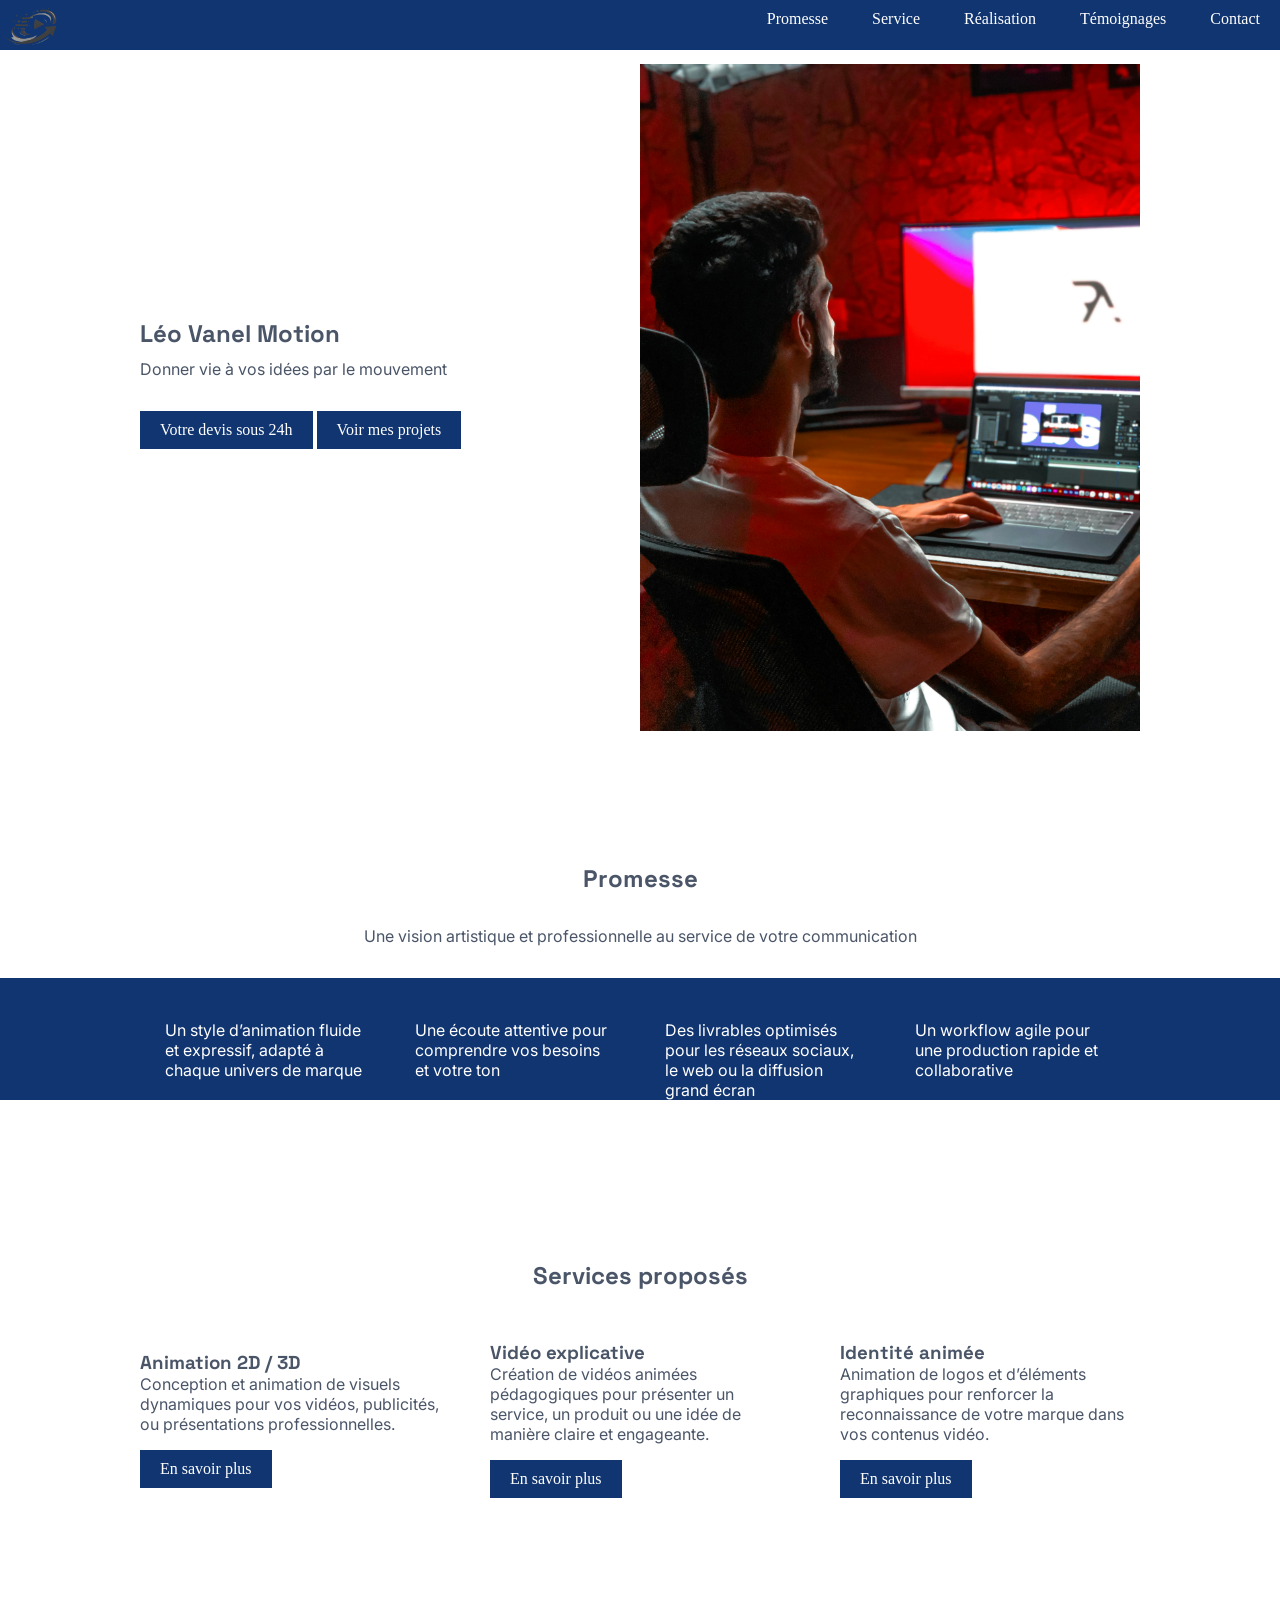
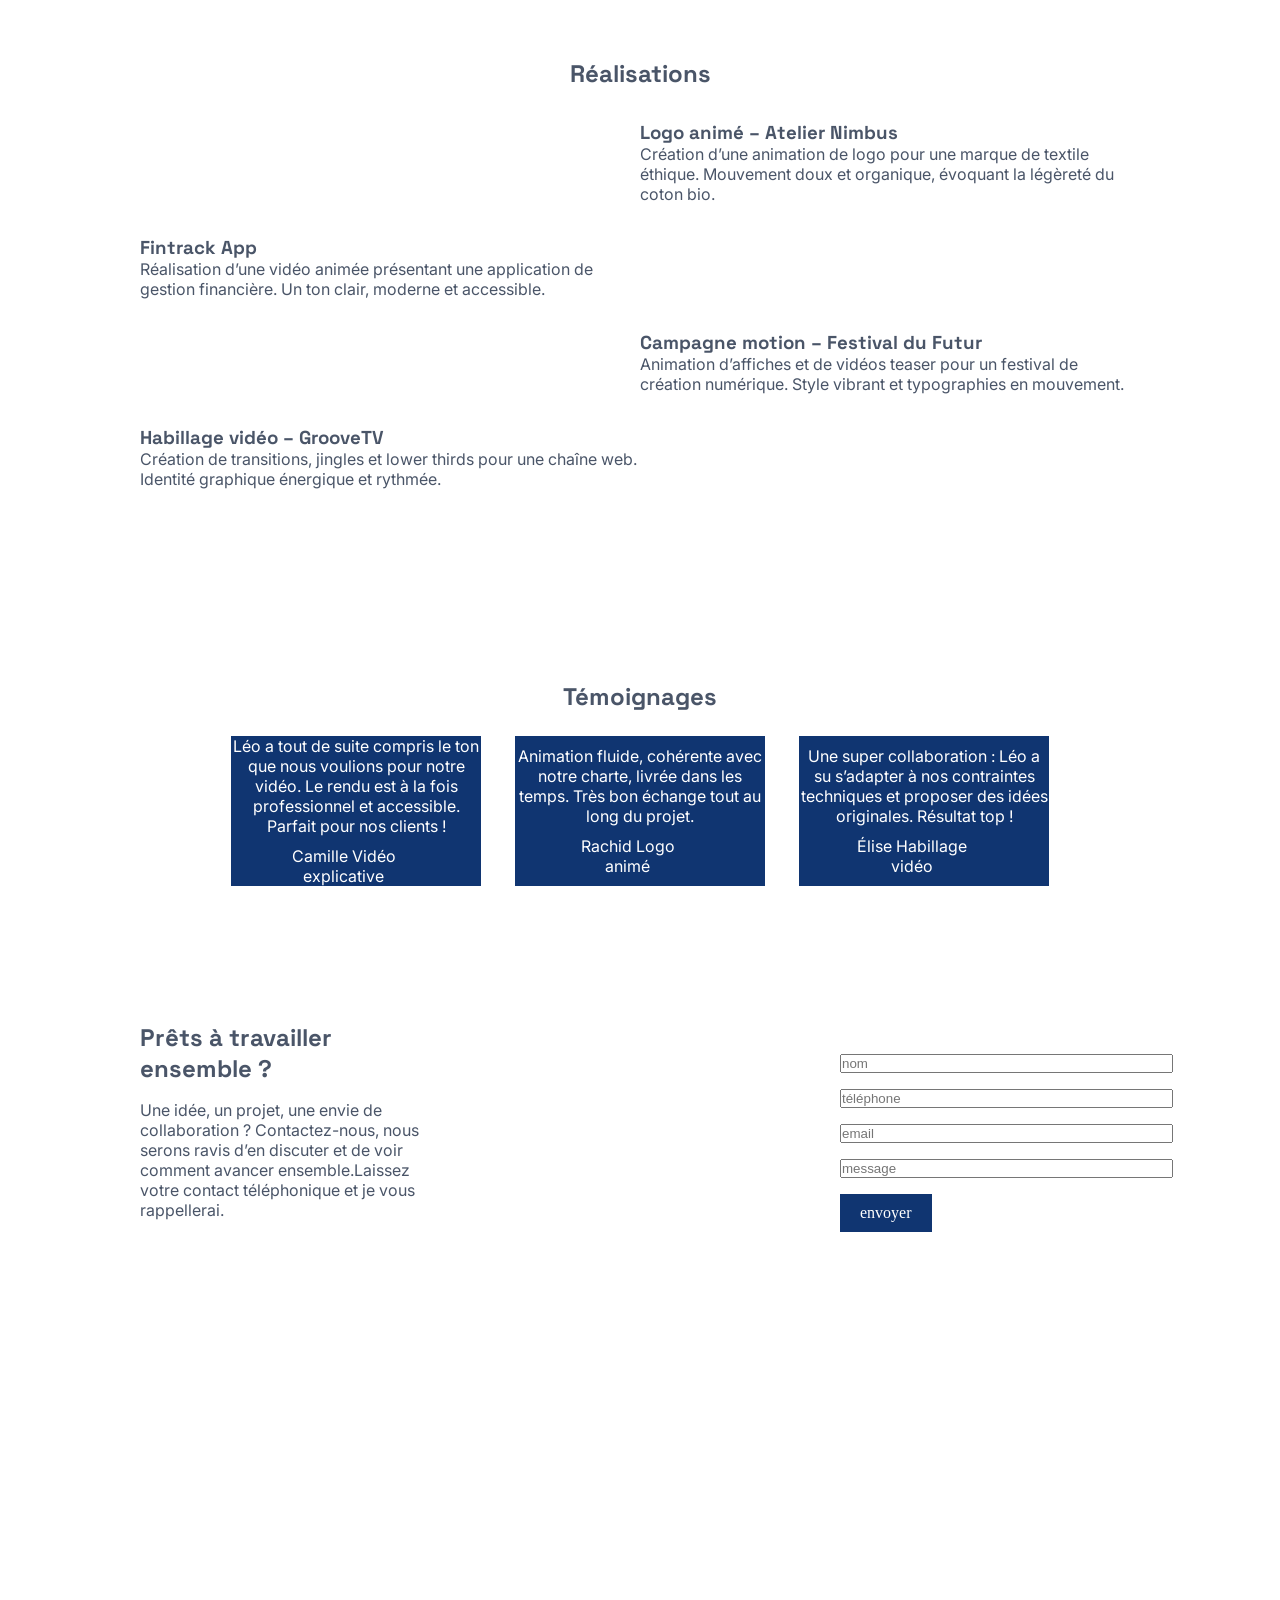
==== commit ef8ea552: "MAJ html et css" ====
--- a/index.html
+++ b/index.html
@@ -1,17 +1,19 @@
 <!DOCTYPE html>
 <html lang="en">
+
 <head>
     <meta charset="UTF-8">
     <meta name="viewport" content="width=device-width, initial-scale=1.0">
     <title>Document</title>
-    <link rel="stylesheet" type="text/css" href="https://cdn.jsdelivr.net/npm/@phosphor-icons/web@2.1.1/src/regular/style.css"
-    />
+    <link rel="stylesheet" type="text/css"
+        href="https://cdn.jsdelivr.net/npm/@phosphor-icons/web@2.1.1/src/regular/style.css" />
     <link rel="stylesheet" href="style.css">
 </head>
+
 <body>
 
     <!-- en-tête -->
-     <header class="flex bg-bleu space-between">
+    <header class="flex bg-bleu space-between pb-32">
         <img src="asset/motion-designer/logo-transparent.png" alt="" class="w-5">
 
         <nav>
@@ -21,14 +23,14 @@
             <a href="#temoignage" class="btn">Témoignages</a>
             <a href="#contact" class="btn">Contact</a>
         </nav>
-        
-     </header>
-
-     <!-- corp du site -->
-      <main>
-        
+
+    </header>
+
+    <!-- corp du site -->
+    <main>
+
         <!-- section 1 -->
-         <section class="container-1000 flex align-center pb-32 pt-32">
+        <section class="container-1000 flex align-center pb-128 pt-32">
 
             <!-- div Titre -->
             <div class="w-50">
@@ -43,44 +45,51 @@
                 <img src="asset/motion-designer/imageTitre.jpg" alt="" class="w-100 pt-32">
             </div>
 
-         </section>
-
-         <!-- section 2 -->
-          <section class=" container-1000 pb-32" id="promesse">
+        </section>
+
+        <!-- section 2 -->
+        <section class="pb-128" id="promesse">
             <h2 class="w-100 txt-center pb-32">Promesse</h2>
             <p class="txt-center pb-32">Une vision artistique et professionnelle au service de votre communication</p>
 
             <!-- div qui englobe les 4 petite div -->
-            <div class="flex bg-bleu space-around">
-
-                <!-- div pour l'animation -->
-            <div class="pt-32 flex flex-column w-20 pt-16 pb-16">
-                <i class="ph ph-video pb-10 txt-center blanc taille-i"></i>
-                <p class="blanc">Un style d’animation fluide et expressif, adapté à chaque univers de marque</p>
-
-            </div>
-
-            <!-- div pour l'écoute -->
-            <div class="pt-32 flex flex-column w-20 pt-16 pb-16">
-                <i class="ph ph-ear pb-10 txt-center blanc taille-i"></i>
-                <p class="blanc">Une écoute attentive pour comprendre vos besoins et votre ton</p>
-            </div>
-
-            <!-- div pour quel produit -->
-            <div class="pt-32 flex flex-column w-20">
-                <i class="ph ph-projector-screen pb-10 txt-center blanc taille-i"></i>
-                <p class="blanc">Des livrables optimisés pour les réseaux sociaux, le web ou la diffusion grand écran</p>
-            </div>
-
-            <!-- div pour la production -->
-             <div class="pt-32 flex flex-column w-20 pt-16 pb-16">
-                <i class="ph ph-network pb-10 txt-center blanc taille-i"></i>
-                <p class="blanc">Un workflow agile pour une production rapide et collaborative</p>
-
-            </div>
-        </div>
-
-           <!-- <div class="w-48 pb-128 flex flex-column">
+            <div class="bg-bleu">
+
+                <div class="container-1000 flex space-around">
+                    <!-- div pour l'animation -->
+                    <div class="pt-32 flex flex-column w-20 pt-16 pb-16">
+                        <i class="ph ph-video pb-10 txt-center blanc taille-i"></i>
+                        <p class="blanc">Un style d’animation fluide et expressif, adapté à chaque univers de marque</p>
+
+                    </div>
+
+                    <!-- div pour l'écoute -->
+                    <div class="pt-32 flex flex-column w-20 pt-16 pb-16">
+                        <i class="ph ph-ear pb-10 txt-center blanc taille-i"></i>
+                        <p class="blanc">Une écoute attentive pour comprendre vos besoins et votre ton</p>
+                    </div>
+
+                    <!-- div pour quel produit -->
+                    <div class="pt-32 flex flex-column w-20">
+                        <i class="ph ph-projector-screen pb-10 txt-center blanc taille-i"></i>
+                        <p class="blanc">Des livrables optimisés pour les réseaux sociaux, le web ou la diffusion grand
+                            écran</p>
+                    </div>
+
+
+
+                    <!-- div pour la production -->
+                    <div class="pt-32 flex flex-column w-20 pt-16 pb-16">
+                        <i class="ph ph-network pb-10 txt-center blanc taille-i"></i>
+                        <p class="blanc">Un workflow agile pour une production rapide et collaborative</p>
+
+                    </div>
+
+                </div>
+
+            </div>
+
+            <!-- <div class="w-48 pb-128 flex flex-column">
                 <img src="asset/motion-designer/promesse.png" alt="" class="w-48 relative">
                 <img src="" alt="">
                 <img src="asset/motion-designer/couverture.png" alt="" class="absolute-couverture">
@@ -96,10 +105,10 @@
                 </ul>
                 <a href="" class="btn">Appel a l'action</a>
             </div>-->
-          </section>
-
-          <!-- section 3 -->
-           <section class="container-1000 pb-32" id="service">
+        </section>
+
+        <!-- section 3 -->
+        <section class="container-1000 pb-128" id="service">
             <h2 class="txt-center pt-32 pb-32">Services proposés</h2>
 
             <div class="flex space-between align-center">
@@ -108,7 +117,8 @@
                 <div class="w-30">
                     <img src="asset/motion-designer/services/animation.png" alt="" class="w-48">
                     <h3>Animation 2D / 3D</h3>
-                    <p class="pb-16">Conception et animation de visuels dynamiques pour vos vidéos, publicités, ou présentations professionnelles.</p>
+                    <p class="pb-16">Conception et animation de visuels dynamiques pour vos vidéos, publicités, ou
+                        présentations professionnelles.</p>
                     <a href="" class="btn">En savoir plus</a>
                 </div>
 
@@ -116,7 +126,8 @@
                 <div class="w-30">
                     <img src="asset/motion-designer/services/video-explicative.png" alt="" class="w-48">
                     <h3>Vidéo explicative</h3>
-                    <p class="pb-16">Création de vidéos animées pédagogiques pour présenter un service, un produit ou une idée de manière claire et engageante.</p>
+                    <p class="pb-16">Création de vidéos animées pédagogiques pour présenter un service, un produit ou
+                        une idée de manière claire et engageante.</p>
                     <a href="" class="btn">En savoir plus</a>
                 </div>
 
@@ -124,95 +135,102 @@
                 <div class="w-30">
                     <img src="asset/motion-designer/services/identite-animee.png" alt="" class="w-48">
                     <h3>Identité animée</h3>
-                    <p class="pb-16">Animation de logos et d’éléments graphiques pour renforcer la reconnaissance de votre marque dans vos contenus vidéo.</p>
+                    <p class="pb-16">Animation de logos et d’éléments graphiques pour renforcer la reconnaissance de
+                        votre marque dans vos contenus vidéo.</p>
                     <a href="" class="btn">En savoir plus</a>
                 </div>
 
             </div>
-           </section>
-
-           <!-- section 4 -->
-            <section class="container-1000 pb-32 pt-32" id="projet">
-                <h2 class="txt-center pb-32">Réalisations</h2>
-
-                <!-- premiére div -->
-                <div class="w-100 flex align-center pb-32">
-                    
-                    <div class="w-50">
-                        <img src="asset/motion-designer/projets/atelier-nimbus.png" alt="" class="w-48">
-                    </div>
-
-                    <div class="w-50">
-                        <h3>Logo animé – Atelier Nimbus</h3>
-                        <p>Création d’une animation de logo pour une marque de textile éthique. Mouvement doux et organique, évoquant la légèreté du coton bio.</p>
-                    </div>
-
-                </div>
-
-                <!-- deuxiéme div -->
-                <div class="w-100 flex align-center pb-32">
-
-                    <div class="w-50">
-                        <h3>Fintrack App</h3>
-                        <p>Réalisation d’une vidéo animée présentant une application de gestion financière. Un ton clair, moderne et accessible.</p>
-                    </div>
-
-                    <div class="w-50">
-                        <img src="asset/motion-designer/projets/fintrack.png" alt="" class="w-48">
-                    </div>
-
-                </div>
-
-                <!-- troisiéme div -->
-                <div class="w-100 flex align-center pb-32">
-                    
-                    <div class="w-50">
-                        <img src="asset/motion-designer/projets/festival-futur.png" alt="" class="w-48">
-                    </div>
-
-                    <div class="w-50">
-                        <h3>Campagne motion – Festival du Futur</h3>
-                        <p>Animation d’affiches et de vidéos teaser pour un festival de création numérique. Style vibrant et typographies en mouvement.</p>
-                    </div>
-
-                </div>
-
-                <!-- quatriéme div -->
-                 <div class="w-100 flex align-center pb-32">
-
-                    <div class="w-50">
-                        <h3>Habillage vidéo – GrooveTV</h3>
-                        <p>Création de transitions, jingles et lower thirds pour une chaîne web. Identité graphique énergique et rythmée.</p>
-                    </div>
-
-                    <div class="w-50">
-                        <img src="asset/motion-designer/projets/groove-tv.png" alt="" class="w-48">
-                    </div>
-
-                </div>
-
-            </section>
-
-            <!-- section 5 -->
-            <section class="pb-128 pt-32 txt-center flex" id="temoignage">
-                <h2 class="pb-16 w-100">Témoignages</h2>
-                
-                
+        </section>
+
+        <!-- section 4 -->
+        <section class="container-1000 pb-128 pt-32" id="projet">
+            <h2 class="txt-center pb-32">Réalisations</h2>
+
+            <!-- premiére div -->
+            <div class="w-100 flex align-center pb-32">
+
+                <div class="w-50">
+                    <img src="asset/motion-designer/projets/atelier-nimbus.png" alt="" class="w-48">
+                </div>
+
+                <div class="w-50">
+                    <h3>Logo animé – Atelier Nimbus</h3>
+                    <p>Création d’une animation de logo pour une marque de textile éthique. Mouvement doux et organique,
+                        évoquant la légèreté du coton bio.</p>
+                </div>
+
+            </div>
+
+            <!-- deuxiéme div -->
+            <div class="w-100 flex align-center pb-32">
+
+                <div class="w-50">
+                    <h3>Fintrack App</h3>
+                    <p>Réalisation d’une vidéo animée présentant une application de gestion financière. Un ton clair,
+                        moderne et accessible.</p>
+                </div>
+
+                <div class="w-50">
+                    <img src="asset/motion-designer/projets/fintrack.png" alt="" class="w-48">
+                </div>
+
+            </div>
+
+            <!-- troisiéme div -->
+            <div class="w-100 flex align-center pb-32">
+
+                <div class="w-50">
+                    <img src="asset/motion-designer/projets/festival-futur.png" alt="" class="w-48">
+                </div>
+
+                <div class="w-50">
+                    <h3>Campagne motion – Festival du Futur</h3>
+                    <p>Animation d’affiches et de vidéos teaser pour un festival de création numérique. Style vibrant et
+                        typographies en mouvement.</p>
+                </div>
+
+            </div>
+
+            <!-- quatriéme div -->
+            <div class="w-100 flex align-center pb-32">
+
+                <div class="w-50">
+                    <h3>Habillage vidéo – GrooveTV</h3>
+                    <p>Création de transitions, jingles et lower thirds pour une chaîne web. Identité graphique
+                        énergique et rythmée.</p>
+                </div>
+
+                <div class="w-50">
+                    <img src="asset/motion-designer/projets/groove-tv.png" alt="" class="w-48">
+                </div>
+
+            </div>
+
+        </section>
+
+        <!-- section 5 -->
+        <section class="pb-128 pt-32 txt-center flex" id="temoignage">
+            <h2 class="pb-16 w-100">Témoignages</h2>
+
+
             <div class="flex align-center m-8 container-1000 space-around">
                 <!-- premier client -->
-                 <a href="" class="font-fleche"><i class="ph ph-arrow-circle-left"></i></a>
+                <a href="" class="font-fleche"><i class="ph ph-arrow-circle-left"></i></a>
                 <div class="w-25 bg-bleu">
-                    <p class="blanc">Léo a tout de suite compris le ton que nous voulions pour notre vidéo. Le rendu est à la fois professionnel et accessible. Parfait pour nos clients !</p>
+                    <p class="blanc">Léo a tout de suite compris le ton que nous voulions pour notre vidéo. Le rendu est
+                        à la fois professionnel et accessible. Parfait pour nos clients !</p>
                     <div class="flex pt-10 align-center">
-                    <img src="asset/motion-designer/client-1.png" alt="" class="w-20">
-                    <p class="blanc w-50">Camille Vidéo explicative</p>
-                </div>
-
-                </div>
-                
+                        <img src="asset/motion-designer/client-1.png" alt="" class="w-20">
+                        <p class="blanc w-50">Camille Vidéo explicative</p>
+                    </div>
+
+                </div>
+
                 <!-- deuxiéme client -->
                 <div class="w-25 bg-bleu pt-10 pb-10">
-                    <p class="blanc">Animation fluide, cohérente avec notre charte, livrée dans les temps. Très bon échange tout au long du projet.</p>
+                    <p class="blanc">Animation fluide, cohérente avec notre charte, livrée dans les temps. Très bon
+                        échange tout au long du projet.</p>
                     <div class="flex pt-10 align-center">
                         <img src="asset/motion-designer/client-2.png" alt="" class="w-20">
                         <p class="blanc w-50">Rachid Logo animé</p>
@@ -220,31 +238,34 @@
 
                 </div>
 
-            
+
                 <!-- troisiéme client -->
                 <div class="w-25 bg-bleu pt-10 pb-10">
-                    <p class="blanc">Une super collaboration : Léo a su s’adapter à nos contraintes techniques et proposer des idées originales. Résultat top !</p>
+                    <p class="blanc">Une super collaboration : Léo a su s’adapter à nos contraintes techniques et
+                        proposer des idées originales. Résultat top !</p>
                     <div class="flex pt-10 align-center">
                         <img src="asset/motion-designer/client-3.png" alt="" class="w-20">
-                        <p class="blanc w-50">Élise  Habillage vidéo</p>
-                    
-                    </div>
-                    
-                </div>
-                
-            <a href="" class="font-fleche"><i class="ph ph-arrow-circle-right"></i></a>
-            </div>
-                
-                
-            </section>
-
-      </main>
-    
-      <!-- bas de la page -->
-       <footer class="flex space-between pb-32 container-1000" id="contact">
+                        <p class="blanc w-50">Élise Habillage vidéo</p>
+
+                    </div>
+
+                </div>
+
+                <a href="" class="font-fleche"><i class="ph ph-arrow-circle-right"></i></a>
+            </div>
+
+
+        </section>
+
+    </main>
+
+    <!-- bas de la page -->
+    <footer class="flex space-between pb-32 container-1000" id="contact">
         <div class="w-30 pb-16">
             <h2 class="pb-16">Prêts à travailler ensemble ?</h2>
-            <p class="pb-16">Une idée, un projet, une envie de collaboration ? Contactez-nous, nous serons ravis d’en discuter et de voir comment avancer ensemble.Laissez votre contact téléphonique et je vous rappellerai.</p>
+            <p class="pb-16">Une idée, un projet, une envie de collaboration ? Contactez-nous, nous serons ravis d’en
+                discuter et de voir comment avancer ensemble.Laissez votre contact téléphonique et je vous rappellerai.
+            </p>
             <a href="https://discord.com/" target="_blank"><i class="ph ph-discord-logo"></i></a>
             <a href="https://www.facebook.com/" target="_blank"><i class="ph ph-facebook-logo"></i></a>
             <a href="https://dribbble.com/" target="_blank"><i class="ph ph-dribbble-logo"></i></a>
@@ -254,25 +275,32 @@
 
         <div class="w-30 pt-32">
             <div class="w-100 pb-16">
-            <input type="text" id="name" name="name" required minlength="4" maxlength="15" size="40"placeholder="nom"/>
-           </div>
-
-           <div class="w-100 pb-16">
-            <input  type="tel" id="phone" name="phone" pattern="[0-9]{3}-[0-9]{3}-[0-9]{4}" required size="40" placeholder="téléphone" />
+                <input type="text" id="name" name="name" required minlength="4" maxlength="15" size="40"
+                    placeholder="nom" />
             </div>
 
             <div class="w-100 pb-16">
-            <input type="email" id="email" pattern=".+@exemple\.com" size="40" required placeholder="email" />
+                <input type="tel" id="phone" name="phone" pattern="[0-9]{3}-[0-9]{3}-[0-9]{4}" required size="40"
+                    placeholder="téléphone" />
             </div>
 
             <div class="w-100 pb-16">
-            <input type="text" id="name" name="name" required minlength="4" maxlength="8" size="40" placeholder="message" />
+                <input type="email" id="email" pattern=".+@exemple\.com" size="40" required placeholder="email" />
+            </div>
+
+            <div class="w-100 pb-16">
+                <input type="text" id="name" name="name" required minlength="4" maxlength="8" size="40"
+                    placeholder="message" />
             </div>
 
             <a href="" class="btn"> envoyer</a>
         </div>
-        <iframe src="https://www.google.com/maps/embed?pb=!1m18!1m12!1m3!1d678.3196490071293!2d4.403625403085187!3d45.42696701328338!2m3!1f0!2f0!3f0!3m2!1i1024!2i768!4f13.1!3m3!1m2!1s0x47f5a945f6f413ed%3A0xefeac8f27e1c618c!2s51%20Cr%20Fauriel%2C%2042100%20Saint-%C3%89tienne!5e0!3m2!1sfr!2sfr!4v1776243077690!5m2!1sfr!2sfr" width="600" height="450" style="border:0;" allowfullscreen="" loading="lazy" referrerpolicy="no-referrer-when-downgrade" class="w-100"></iframe>
-       </footer>
+        <iframe
+            src="https://www.google.com/maps/embed?pb=!1m18!1m12!1m3!1d678.3196490071293!2d4.403625403085187!3d45.42696701328338!2m3!1f0!2f0!3f0!3m2!1i1024!2i768!4f13.1!3m3!1m2!1s0x47f5a945f6f413ed%3A0xefeac8f27e1c618c!2s51%20Cr%20Fauriel%2C%2042100%20Saint-%C3%89tienne!5e0!3m2!1sfr!2sfr!4v1776243077690!5m2!1sfr!2sfr"
+            width="600" height="450" style="border:0;" allowfullscreen="" loading="lazy"
+            referrerpolicy="no-referrer-when-downgrade" class="w-100"></iframe>
+    </footer>
 
 </body>
+
 </html>
--- a/style.css
+++ b/style.css
@@ -54,6 +54,7 @@
 .taille-i{
     font-size: 50px;
 }
+
 /*-------------------------------
 LARGEURS
 ---------------------------------*/
@@ -237,6 +238,10 @@
 
 }
 
+.btn:hover{
+    background-color: #4A5568;
+}
+
 a{
     padding: 10px 20px;
       display: inline-block;
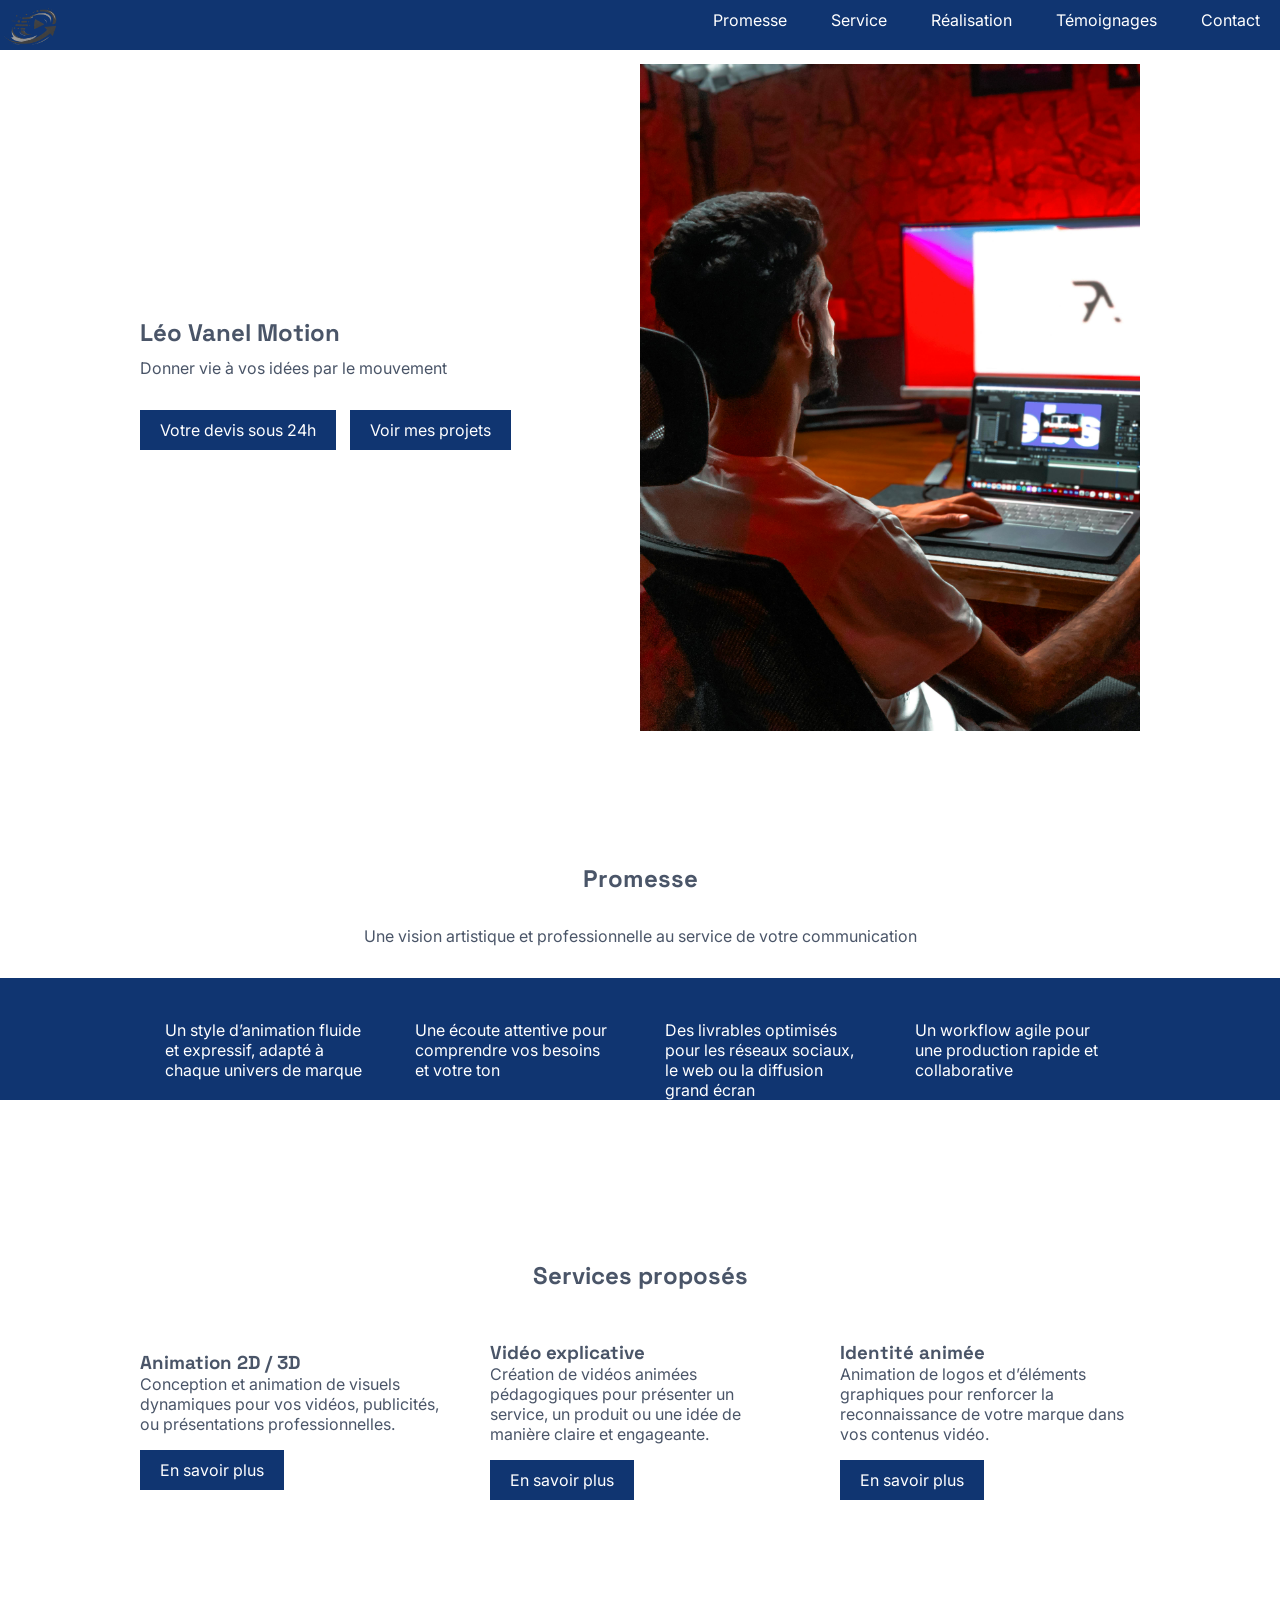
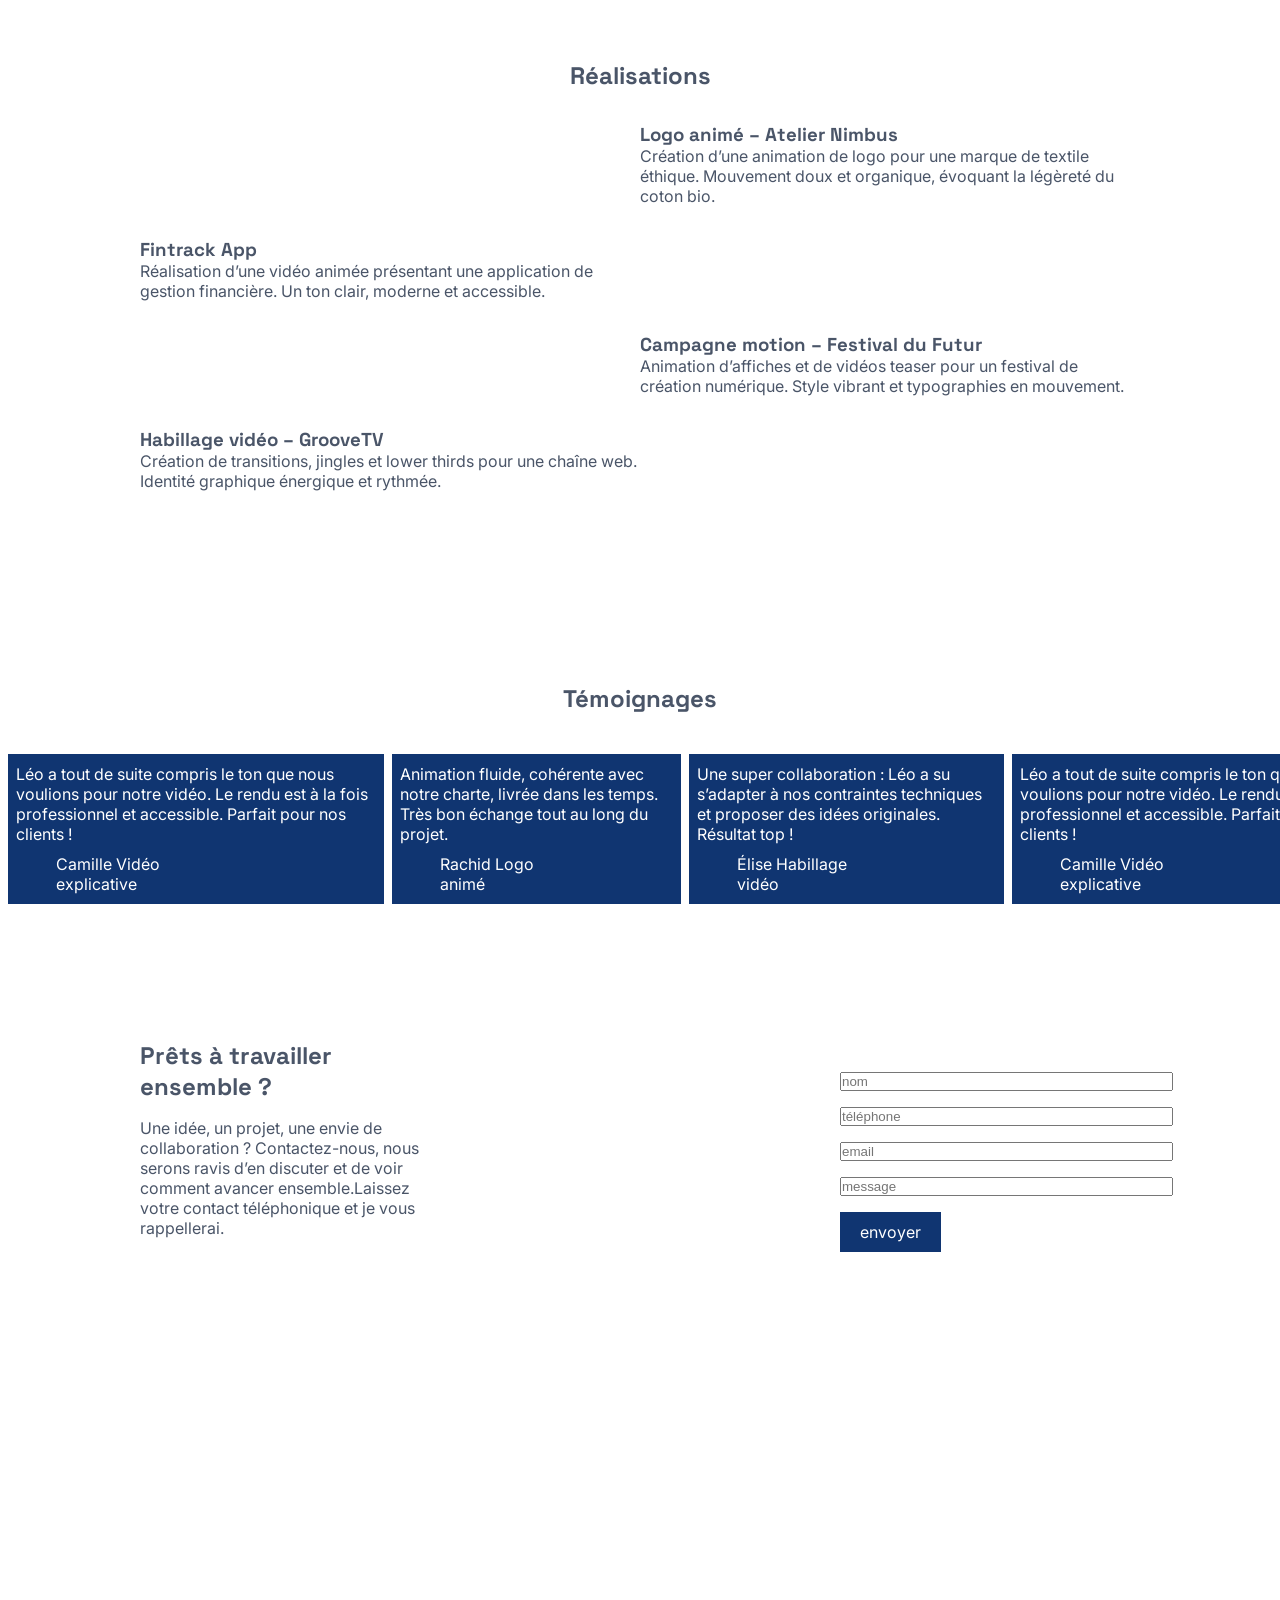
==== commit 8aef5611: "MAJ html et css" ====
--- a/index.html
+++ b/index.html
@@ -36,7 +36,7 @@
             <div class="w-50">
                 <h1 class="pb-10">Léo Vanel Motion</h1>
                 <p class="pb-32">Donner vie à vos idées par le mouvement</p>
-                <a href="" class="btn">Votre devis sous 24h</a>
+                <a href="" class="btn mr-10">Votre devis sous 24h</a>
                 <a href="#projet" class="btn">Voir mes projets</a>
             </div>
 
@@ -210,29 +210,32 @@
         </section>
 
         <!-- section 5 -->
-        <section class="pb-128 pt-32 txt-center flex" id="temoignage">
-            <h2 class="pb-16 w-100">Témoignages</h2>
-
-
-            <div class="flex align-center m-8 container-1000 space-around">
+        <section class="pb-128 pt-32 flex" id="temoignage">
+            <h2 class="pb-32 w-100 txt-center">Témoignages</h2>
+
+            <!-- div pour mettre les témoignages hors écrans -->
+            <div class="overflow w-100">
+
+                <!-- div contient tous les témoignages -->
+            <div class="flex-no-wrap m-8 gap-8 w-max carte-temoignage">
+
                 <!-- premier client -->
-                <a href="" class="font-fleche"><i class="ph ph-arrow-circle-left"></i></a>
-                <div class="w-25 bg-bleu">
+                <div class="bg-bleu pt-10 pb-10 p-8">
                     <p class="blanc">Léo a tout de suite compris le ton que nous voulions pour notre vidéo. Le rendu est
                         à la fois professionnel et accessible. Parfait pour nos clients !</p>
                     <div class="flex pt-10 align-center">
-                        <img src="asset/motion-designer/client-1.png" alt="" class="w-20">
+                        <img src="asset/motion-designer/client-1.png" alt="" class="taille-img  pr-8">
                         <p class="blanc w-50">Camille Vidéo explicative</p>
                     </div>
 
                 </div>
 
                 <!-- deuxiéme client -->
-                <div class="w-25 bg-bleu pt-10 pb-10">
+                <div class="bg-bleu pt-10 pb-10 p-8">
                     <p class="blanc">Animation fluide, cohérente avec notre charte, livrée dans les temps. Très bon
                         échange tout au long du projet.</p>
                     <div class="flex pt-10 align-center">
-                        <img src="asset/motion-designer/client-2.png" alt="" class="w-20">
+                        <img src="asset/motion-designer/client-2.png" alt="" class="taille-img pr-8">
                         <p class="blanc w-50">Rachid Logo animé</p>
                     </div>
 
@@ -240,18 +243,54 @@
 
 
                 <!-- troisiéme client -->
-                <div class="w-25 bg-bleu pt-10 pb-10">
+                <div class="bg-bleu pt-10 pb-10 p-8">
                     <p class="blanc">Une super collaboration : Léo a su s’adapter à nos contraintes techniques et
                         proposer des idées originales. Résultat top !</p>
                     <div class="flex pt-10 align-center">
-                        <img src="asset/motion-designer/client-3.png" alt="" class="w-20">
+                        <img src="asset/motion-designer/client-3.png" alt="" class="taille-img pr-8">
                         <p class="blanc w-50">Élise Habillage vidéo</p>
 
                     </div>
 
                 </div>
 
-                <a href="" class="font-fleche"><i class="ph ph-arrow-circle-right"></i></a>
+                <!-- quatriéme client -->
+                <div class=" bg-bleu pt-10 pb-10 p-8">
+                    <p class="blanc">Léo a tout de suite compris le ton que nous voulions pour notre vidéo. Le rendu est
+                        à la fois professionnel et accessible. Parfait pour nos clients !</p>
+                    <div class="flex pt-10 align-center">
+                        <img src="asset/motion-designer/client-1.png" alt="" class="taille-img pr-8">
+                        <p class="blanc w-50">Camille Vidéo explicative</p>
+                    </div>
+
+                </div>
+
+                <!-- cinquiéme client -->
+                <div class=" bg-bleu pt-10 pb-10 p-8">
+                    <p class="blanc">Animation fluide, cohérente avec notre charte, livrée dans les temps. Très bon
+                        échange tout au long du projet.</p>
+                    <div class="flex pt-10 align-center">
+                        <img src="asset/motion-designer/client-2.png" alt="" class="taille-img pr-8">
+                        <p class="blanc w-50">Rachid Logo animé</p>
+                    </div>
+
+                </div>
+
+
+                <!-- sixiéme client -->
+                <div class="bg-bleu pt-10 pb-10 p-8">
+                    <p class="blanc">Une super collaboration : Léo a su s’adapter à nos contraintes techniques et
+                        proposer des idées originales. Résultat top !</p>
+                    <div class="flex pt-10 align-center">
+                        <img src="asset/motion-designer/client-3.png" alt="" class="taille-img pr-8">
+                        <p class="blanc w-50">Élise Habillage vidéo</p>
+
+                    </div>
+
+                </div>
+                
+            </div>
+
             </div>
 
 
--- a/style.css
+++ b/style.css
@@ -59,6 +59,10 @@
 LARGEURS
 ---------------------------------*/
 
+.w-max{
+    width: max-content;
+}
+
 .w-100{
     width: 100%;
 }
@@ -85,6 +89,14 @@
 
 .w-5{
     width: 5%;
+}
+
+.taille-img{
+    width: 40px;
+}
+
+.carte-temoignage{
+    max-width: 2000px;
 }
 
 /*----------------------------
@@ -96,6 +108,10 @@
     flex-wrap: wrap;
 }
 
+.flex-no-wrap{
+    display: flex;
+    flex-wrap: nowrap;
+}
 .space-between{
     justify-content: space-between;
 }
@@ -137,6 +153,10 @@
     margin: 8px;
 }
 
+.mr-10{
+    margin-right: 10px;
+}
+
 .mt-16{
     margin-top: 16px;
 }
@@ -155,6 +175,14 @@
 
 .mt-128{
     margin-top: 128px;
+}
+
+.p-8{
+    padding: 8px;
+}
+
+.pr-8{
+    padding-right: 8px;
 }
 
 .pt-10{
@@ -235,11 +263,12 @@
     background-color: #103571;
     display: inline-block;
     color: white;
+    font-family: "Inter", sans-serif;
 
 }
 
 .btn:hover{
-    background-color: #4A5568;
+   transform: scale(1.1);
 }
 
 a{
@@ -250,4 +279,14 @@
 
 .font-fleche{
     font-size: 30px;
-}+}
+
+
+/*AUTRE*/
+
+.overflow{
+    overflow-x: scroll;
+}
+
+
+
